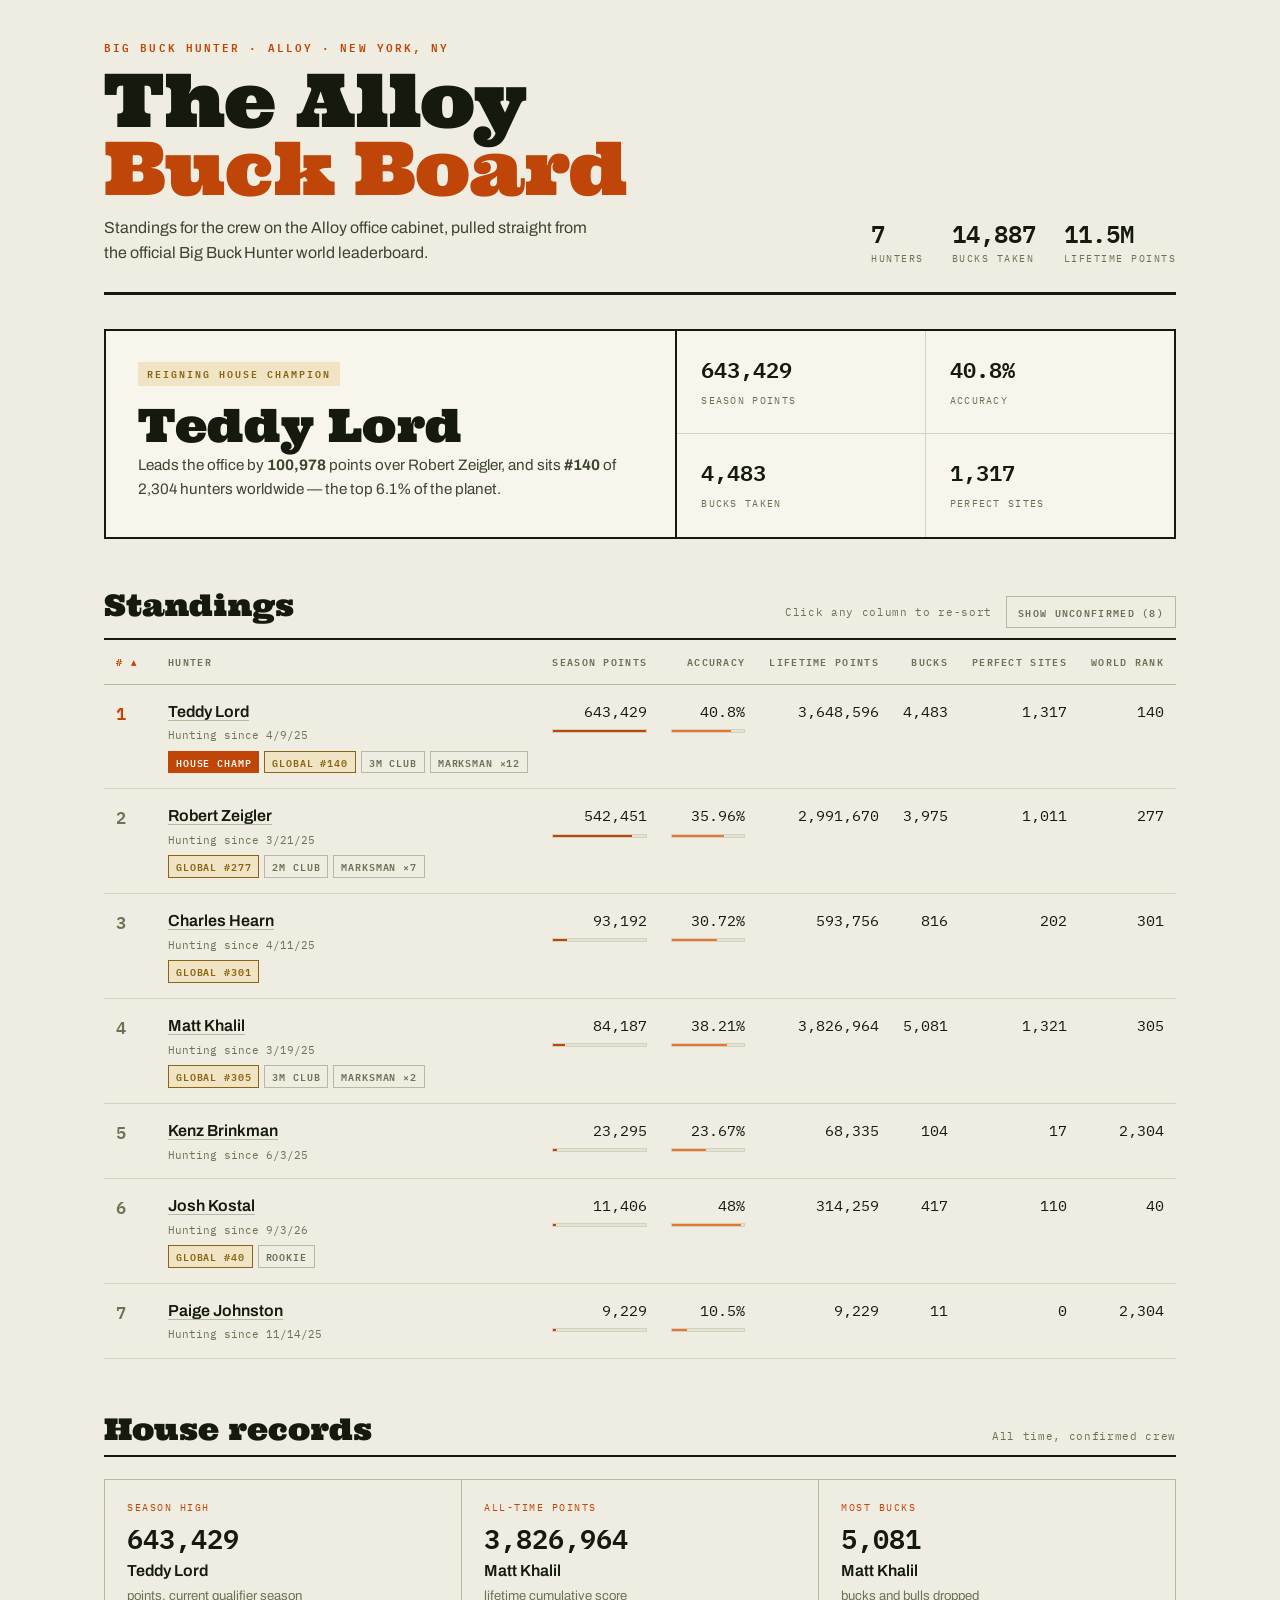
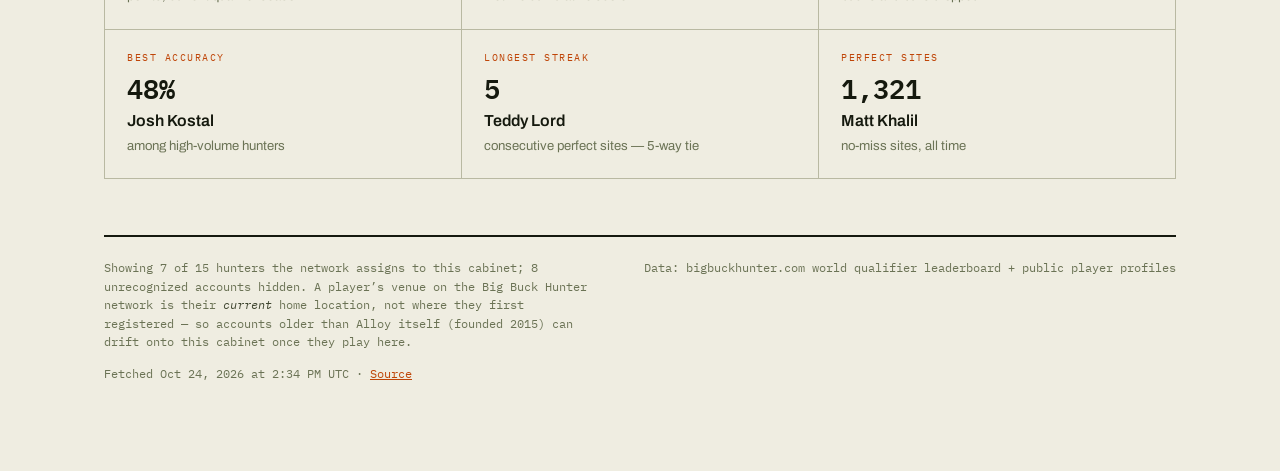
==== public/index.html @ 9f7b4be7 "Daily refresh: 2026-10-24 [skip ci]" ====
<!doctype html>
<html lang="en">
<head>
<meta charset="utf-8">
<meta name="robots" content="noindex, nofollow">
<script>
// Read the mode before anything paints: ?tv for the wall display, &all to
// include unconfirmed hunters on it.
(function (p) {
  if (!/(^|[?&])tv(=|&|$)/.test(p)) return;
  document.documentElement.classList.add('tv');
  if (/(^|[?&])all(=|&|$)/.test(p)) document.documentElement.classList.add('tv-all');
})(location.search);
</script>
<title>The Alloy Buck Board</title>
<meta name="viewport" content="width=device-width, initial-scale=1">
<link rel="preconnect" href="https://fonts.googleapis.com">
<link rel="preconnect" href="https://fonts.gstatic.com" crossorigin>
<link rel="stylesheet" href="https://fonts.googleapis.com/css2?family=Ultra&family=Archivo:wght@400;500;600&family=IBM+Plex+Mono:wght@400;500;600&display=swap">
<link rel="stylesheet" href="assets/styles.css?v=693faa06">
</head>
<body>
<div class="wrap">
  <header class="marquee">
    <div class="marquee__id">
      <p class="eyebrow">Big Buck Hunter · Alloy · New York, NY</p>
      <h1>The Alloy <em>Buck Board</em></h1>
      <p class="marquee__sub">Standings for the crew on the Alloy office cabinet, pulled straight from the official Big Buck Hunter world leaderboard.</p>
    </div>
    <div class="marquee__stats">
      <div class="mstat"><b data-confirmed="7" data-all="15">7</b><span>Hunters</span></div>
      <div class="mstat"><b data-confirmed="14,887" data-all="19,779">14,887</b><span>Bucks taken</span></div>
      <div class="mstat"><b data-confirmed="11.5M" data-all="15.2M">11.5M</b><span>Lifetime points</span></div>
    </div>
  </header>

  <section class="champ">
    <div class="champ__main">
      <span class="champ__crown">Reigning house champion</span>
      <p class="champ__name">Teddy Lord</p>
      <p class="champ__line">Leads the office by <strong>100,978</strong> points over Robert Zeigler, and sits <strong>#140</strong> of 2,304 hunters worldwide — the top 6.1% of the planet.</p>
    </div>
    <div class="champ__grid">
      <div class="cg"><b>643,429</b><span>Season points</span></div>
      <div class="cg"><b>40.8%</b><span>Accuracy</span></div>
      <div class="cg"><b>4,483</b><span>Bucks taken</span></div>
      <div class="cg"><b>1,317</b><span>Perfect sites</span></div>
    </div>
  </section>

  <div class="sec-head">
    <h2>Standings</h2>
    <span class="sec-actions">
      <span class="sec-note">Click any column to re-sort</span>
      <button type="button" id="toggle-unconfirmed" class="toggle" aria-pressed="false">Show unconfirmed (8)</button>
    </span>
  </div>
  <div class="tablewrap">
    <table id="board">
      <thead>
        <tr>
          <th data-key="rank" data-dir="asc" aria-sort="ascending">#</th>
          <th data-key="name" data-dir="asc">Hunter</th>
          <th data-key="season" data-dir="desc">Season points</th>
          <th data-key="acc" data-dir="desc">Accuracy</th>
          <th data-key="life" data-dir="desc">Lifetime points</th>
          <th data-key="bucks" data-dir="desc">Bucks</th>
          <th data-key="perfect" data-dir="desc">Perfect sites</th>
          <th data-key="global" data-dir="asc">World rank</th>
        </tr>
      </thead>
      <tbody>
          <tr class="" data-rank-all="1" data-rank-confirmed="1">
            <td class="c-rank"><span class="rank">1</span></td>
            <td class="c-name">
              <a class="pname" href="https://www.bigbuckhunter.com/profile/player/1002404" target="_blank" rel="noopener">Teddy Lord</a>
              <span class="meta">Hunting since 4/9/25</span>
              <span class="pills"><span class="pill pill--champ">House Champ</span><span class="pill pill--gold">Global #140</span><span class="pill pill--plain">3M Club</span><span class="pill pill--plain">Marksman ×12</span></span>
            </td>
            <td class="c-num">
              <span class="num">643,429</span>
              <span class="bar"><i style="width:100.0%"></i></span>
            </td>
            <td class="c-num">
              <span class="num">40.8%</span>
              <span class="bar bar--acc"><i style="width:81.6%"></i></span>
            </td>
            <td class="c-num"><span class="num">3,648,596</span></td>
            <td class="c-num"><span class="num">4,483</span></td>
            <td class="c-num"><span class="num">1,317</span></td>
            <td class="c-num"><span class="num">140</span></td>
          </tr>
          <tr class="" data-rank-all="2" data-rank-confirmed="2">
            <td class="c-rank"><span class="rank">2</span></td>
            <td class="c-name">
              <a class="pname" href="https://www.bigbuckhunter.com/profile/player/1000758" target="_blank" rel="noopener">Robert Zeigler</a>
              <span class="meta">Hunting since 3/21/25</span>
              <span class="pills"><span class="pill pill--gold">Global #277</span><span class="pill pill--plain">2M Club</span><span class="pill pill--plain">Marksman ×7</span></span>
            </td>
            <td class="c-num">
              <span class="num">542,451</span>
              <span class="bar"><i style="width:84.3%"></i></span>
            </td>
            <td class="c-num">
              <span class="num">35.96%</span>
              <span class="bar bar--acc"><i style="width:71.9%"></i></span>
            </td>
            <td class="c-num"><span class="num">2,991,670</span></td>
            <td class="c-num"><span class="num">3,975</span></td>
            <td class="c-num"><span class="num">1,011</span></td>
            <td class="c-num"><span class="num">277</span></td>
          </tr>
          <tr class="unconfirmed" data-rank-all="3" data-rank-confirmed="">
            <td class="c-rank"><span class="rank">—</span></td>
            <td class="c-name">
              <a class="pname" href="https://www.bigbuckhunter.com/profile/player/1024019" target="_blank" rel="noopener">Tom Csm</a>
              <span class="meta">Hunting since 1/27/26</span>
              <span class="pills"><span class="pill pill--plain">Rookie</span><span class="pill pill--note">Unconfirmed</span></span>
            </td>
            <td class="c-num">
              <span class="num">106,825</span>
              <span class="bar"><i style="width:16.6%"></i></span>
            </td>
            <td class="c-num">
              <span class="num">23.21%</span>
              <span class="bar bar--acc"><i style="width:46.4%"></i></span>
            </td>
            <td class="c-num"><span class="num">108,759</span></td>
            <td class="c-num"><span class="num">159</span></td>
            <td class="c-num"><span class="num">23</span></td>
            <td class="c-num"><span class="num">2,304</span></td>
          </tr>
          <tr class="" data-rank-all="4" data-rank-confirmed="3">
            <td class="c-rank"><span class="rank">3</span></td>
            <td class="c-name">
              <a class="pname" href="https://www.bigbuckhunter.com/profile/player/1002516" target="_blank" rel="noopener">Charles Hearn</a>
              <span class="meta">Hunting since 4/11/25</span>
              <span class="pills"><span class="pill pill--gold">Global #301</span></span>
            </td>
            <td class="c-num">
              <span class="num">93,192</span>
              <span class="bar"><i style="width:14.5%"></i></span>
            </td>
            <td class="c-num">
              <span class="num">30.72%</span>
              <span class="bar bar--acc"><i style="width:61.4%"></i></span>
            </td>
            <td class="c-num"><span class="num">593,756</span></td>
            <td class="c-num"><span class="num">816</span></td>
            <td class="c-num"><span class="num">202</span></td>
            <td class="c-num"><span class="num">301</span></td>
          </tr>
          <tr class="" data-rank-all="5" data-rank-confirmed="4">
            <td class="c-rank"><span class="rank">4</span></td>
            <td class="c-name">
              <a class="pname" href="https://www.bigbuckhunter.com/profile/player/1000627" target="_blank" rel="noopener">Matt Khalil</a>
              <span class="meta">Hunting since 3/19/25</span>
              <span class="pills"><span class="pill pill--gold">Global #305</span><span class="pill pill--plain">3M Club</span><span class="pill pill--plain">Marksman ×2</span></span>
            </td>
            <td class="c-num">
              <span class="num">84,187</span>
              <span class="bar"><i style="width:13.1%"></i></span>
            </td>
            <td class="c-num">
              <span class="num">38.21%</span>
              <span class="bar bar--acc"><i style="width:76.4%"></i></span>
            </td>
            <td class="c-num"><span class="num">3,826,964</span></td>
            <td class="c-num"><span class="num">5,081</span></td>
            <td class="c-num"><span class="num">1,321</span></td>
            <td class="c-num"><span class="num">305</span></td>
          </tr>
          <tr class="unconfirmed" data-rank-all="6" data-rank-confirmed="">
            <td class="c-rank"><span class="rank">—</span></td>
            <td class="c-name">
              <a class="pname" href="https://www.bigbuckhunter.com/profile/player/1009901" target="_blank" rel="noopener">Harley Lewis</a>
              <span class="meta">Hunting since 7/15/25</span>
              <span class="pills"><span class="pill pill--note">Unconfirmed</span></span>
            </td>
            <td class="c-num">
              <span class="num">36,524</span>
              <span class="bar"><i style="width:5.7%"></i></span>
            </td>
            <td class="c-num">
              <span class="num">40.75%</span>
              <span class="bar bar--acc"><i style="width:81.5%"></i></span>
            </td>
            <td class="c-num"><span class="num">745,297</span></td>
            <td class="c-num"><span class="num">996</span></td>
            <td class="c-num"><span class="num">226</span></td>
            <td class="c-num"><span class="num">2,304</span></td>
          </tr>
          <tr class="" data-rank-all="7" data-rank-confirmed="5">
            <td class="c-rank"><span class="rank">5</span></td>
            <td class="c-name">
              <a class="pname" href="https://www.bigbuckhunter.com/profile/player/1006483" target="_blank" rel="noopener">Kenz Brinkman</a>
              <span class="meta">Hunting since 6/3/25</span>
              
            </td>
            <td class="c-num">
              <span class="num">23,295</span>
              <span class="bar"><i style="width:3.6%"></i></span>
            </td>
            <td class="c-num">
              <span class="num">23.67%</span>
              <span class="bar bar--acc"><i style="width:47.3%"></i></span>
            </td>
            <td class="c-num"><span class="num">68,335</span></td>
            <td class="c-num"><span class="num">104</span></td>
            <td class="c-num"><span class="num">17</span></td>
            <td class="c-num"><span class="num">2,304</span></td>
          </tr>
          <tr class="unconfirmed" data-rank-all="8" data-rank-confirmed="">
            <td class="c-rank"><span class="rank">—</span></td>
            <td class="c-name">
              <a class="pname" href="https://www.bigbuckhunter.com/profile/player/1019047" target="_blank" rel="noopener">J Q</a>
              <span class="meta">Hunting since 11/8/25</span>
              <span class="pills"><span class="pill pill--note">Unconfirmed</span></span>
            </td>
            <td class="c-num">
              <span class="num">18,058</span>
              <span class="bar"><i style="width:2.8%"></i></span>
            </td>
            <td class="c-num">
              <span class="num">25%</span>
              <span class="bar bar--acc"><i style="width:50.0%"></i></span>
            </td>
            <td class="c-num"><span class="num">18,058</span></td>
            <td class="c-num"><span class="num">27</span></td>
            <td class="c-num"><span class="num">4</span></td>
            <td class="c-num"><span class="num">2,304</span></td>
          </tr>
          <tr class="" data-rank-all="9" data-rank-confirmed="6">
            <td class="c-rank"><span class="rank">6</span></td>
            <td class="c-name">
              <a class="pname" href="https://www.bigbuckhunter.com/profile/player/1037633" target="_blank" rel="noopener">Josh Kostal</a>
              <span class="meta">Hunting since 9/3/26</span>
              <span class="pills"><span class="pill pill--gold">Global #40</span><span class="pill pill--plain">Rookie</span></span>
            </td>
            <td class="c-num">
              <span class="num">11,406</span>
              <span class="bar"><i style="width:2.5%"></i></span>
            </td>
            <td class="c-num">
              <span class="num">48%</span>
              <span class="bar bar--acc"><i style="width:96.0%"></i></span>
            </td>
            <td class="c-num"><span class="num">314,259</span></td>
            <td class="c-num"><span class="num">417</span></td>
            <td class="c-num"><span class="num">110</span></td>
            <td class="c-num"><span class="num">40</span></td>
          </tr>
          <tr class="unconfirmed" data-rank-all="10" data-rank-confirmed="">
            <td class="c-rank"><span class="rank">—</span></td>
            <td class="c-name">
              <a class="pname" href="https://www.bigbuckhunter.com/profile/player/2269" target="_blank" rel="noopener">Black Tiger</a>
              <span class="meta">Hunting since 2/4/06</span>
              <span class="pills"><span class="pill pill--note">Legacy account · 2006</span><span class="pill pill--note">Unconfirmed</span></span>
            </td>
            <td class="c-num">
              <span class="num">10,360</span>
              <span class="bar"><i style="width:2.5%"></i></span>
            </td>
            <td class="c-num">
              <span class="num">18.5%</span>
              <span class="bar bar--acc"><i style="width:37.0%"></i></span>
            </td>
            <td class="c-num"><span class="num">324,317</span></td>
            <td class="c-num"><span class="num">414</span></td>
            <td class="c-num"><span class="num">41</span></td>
            <td class="c-num"><span class="num">2,304</span></td>
          </tr>
          <tr class="unconfirmed" data-rank-all="11" data-rank-confirmed="">
            <td class="c-rank"><span class="rank">—</span></td>
            <td class="c-name">
              <a class="pname" href="https://www.bigbuckhunter.com/profile/player/1376" target="_blank" rel="noopener">IZ IZ</a>
              <span class="meta">Hunting since 1/1/06</span>
              <span class="pills"><span class="pill pill--plain">1M Club</span><span class="pill pill--plain">Marksman ×1</span><span class="pill pill--note">Legacy account · 2006</span><span class="pill pill--note">Unconfirmed</span></span>
            </td>
            <td class="c-num">
              <span class="num">9,291</span>
              <span class="bar"><i style="width:2.5%"></i></span>
            </td>
            <td class="c-num">
              <span class="num">17.5%</span>
              <span class="bar bar--acc"><i style="width:35.0%"></i></span>
            </td>
            <td class="c-num"><span class="num">1,140,396</span></td>
            <td class="c-num"><span class="num">1,482</span></td>
            <td class="c-num"><span class="num">157</span></td>
            <td class="c-num"><span class="num">2,304</span></td>
          </tr>
          <tr class="" data-rank-all="12" data-rank-confirmed="7">
            <td class="c-rank"><span class="rank">7</span></td>
            <td class="c-name">
              <a class="pname" href="https://www.bigbuckhunter.com/profile/player/1019349" target="_blank" rel="noopener">Paige Johnston</a>
              <span class="meta">Hunting since 11/14/25</span>
              
            </td>
            <td class="c-num">
              <span class="num">9,229</span>
              <span class="bar"><i style="width:2.5%"></i></span>
            </td>
            <td class="c-num">
              <span class="num">10.5%</span>
              <span class="bar bar--acc"><i style="width:21.0%"></i></span>
            </td>
            <td class="c-num"><span class="num">9,229</span></td>
            <td class="c-num"><span class="num">11</span></td>
            <td class="c-num"><span class="num">0</span></td>
            <td class="c-num"><span class="num">2,304</span></td>
          </tr>
          <tr class="unconfirmed" data-rank-all="13" data-rank-confirmed="">
            <td class="c-rank"><span class="rank">—</span></td>
            <td class="c-name">
              <a class="pname" href="https://www.bigbuckhunter.com/profile/player/1997" target="_blank" rel="noopener">ELDON HANSEN</a>
              <span class="meta">Hunting since 9/27/07</span>
              <span class="pills"><span class="pill pill--plain">1M Club</span><span class="pill pill--plain">Marksman ×1</span><span class="pill pill--note">Legacy account · 2007</span><span class="pill pill--note">Unconfirmed</span></span>
            </td>
            <td class="c-num">
              <span class="num">7,843</span>
              <span class="bar"><i style="width:2.5%"></i></span>
            </td>
            <td class="c-num">
              <span class="num">35%</span>
              <span class="bar bar--acc"><i style="width:70.0%"></i></span>
            </td>
            <td class="c-num"><span class="num">1,158,344</span></td>
            <td class="c-num"><span class="num">1,520</span></td>
            <td class="c-num"><span class="num">204</span></td>
            <td class="c-num"><span class="num">2,150</span></td>
          </tr>
          <tr class="unconfirmed" data-rank-all="14" data-rank-confirmed="">
            <td class="c-rank"><span class="rank">—</span></td>
            <td class="c-name">
              <a class="pname" href="https://www.bigbuckhunter.com/profile/player/1037634" target="_blank" rel="noopener">Irwun Po</a>
              <span class="meta">Hunting since 9/3/26</span>
              <span class="pills"><span class="pill pill--gold">Global #75</span><span class="pill pill--plain">Rookie</span><span class="pill pill--note">Unconfirmed</span></span>
            </td>
            <td class="c-num">
              <span class="num">7,428</span>
              <span class="bar"><i style="width:2.5%"></i></span>
            </td>
            <td class="c-num">
              <span class="num">25%</span>
              <span class="bar bar--acc"><i style="width:50.0%"></i></span>
            </td>
            <td class="c-num"><span class="num">196,245</span></td>
            <td class="c-num"><span class="num">284</span></td>
            <td class="c-num"><span class="num">55</span></td>
            <td class="c-num"><span class="num">75</span></td>
          </tr>
          <tr class="unconfirmed" data-rank-all="15" data-rank-confirmed="">
            <td class="c-rank"><span class="rank">—</span></td>
            <td class="c-name">
              <a class="pname" href="https://www.bigbuckhunter.com/profile/player/1029663" target="_blank" rel="noopener">Pidge Jownston</a>
              <span class="meta">Hunting since 5/1/26</span>
              <span class="pills"><span class="pill pill--plain">Rookie</span><span class="pill pill--note">Unconfirmed</span></span>
            </td>
            <td class="c-num">
              <span class="num">6,703</span>
              <span class="bar"><i style="width:2.5%"></i></span>
            </td>
            <td class="c-num">
              <span class="num">18%</span>
              <span class="bar bar--acc"><i style="width:36.0%"></i></span>
            </td>
            <td class="c-num"><span class="num">6,703</span></td>
            <td class="c-num"><span class="num">10</span></td>
            <td class="c-num"><span class="num">2</span></td>
            <td class="c-num"><span class="num">2,304</span></td>
          </tr>
      </tbody>
    </table>
  </div>

  <p class="uc-note">Unconfirmed hunters are accounts the Big Buck Hunter network assigns to this cabinet that nobody here recognized &mdash; visitors, one-offs, or accounts older than the machine. Ranks and totals above include them while this view is on; house records below always reflect the confirmed crew.</p>

  <div class="sec-head sec-head--records">
    <h2>House records</h2>
    <span class="sec-note">All time, confirmed crew</span>
  </div>
  <div class="records">
        <div class="rec">
          <span class="rec__label">Season high</span>
          <span class="rec__value">643,429</span>
          <span class="rec__who">Teddy Lord</span>
          <span class="rec__note">points, current qualifier season</span>
        </div>        <div class="rec">
          <span class="rec__label">All-time points</span>
          <span class="rec__value">3,826,964</span>
          <span class="rec__who">Matt Khalil</span>
          <span class="rec__note">lifetime cumulative score</span>
        </div>        <div class="rec">
          <span class="rec__label">Most bucks</span>
          <span class="rec__value">5,081</span>
          <span class="rec__who">Matt Khalil</span>
          <span class="rec__note">bucks and bulls dropped</span>
        </div>        <div class="rec">
          <span class="rec__label">Best accuracy</span>
          <span class="rec__value">48%</span>
          <span class="rec__who">Josh Kostal</span>
          <span class="rec__note">among high-volume hunters</span>
        </div>        <div class="rec">
          <span class="rec__label">Longest streak</span>
          <span class="rec__value">5</span>
          <span class="rec__who">Teddy Lord</span>
          <span class="rec__note">consecutive perfect sites — 5-way tie</span>
        </div>        <div class="rec">
          <span class="rec__label">Perfect sites</span>
          <span class="rec__value">1,321</span>
          <span class="rec__who">Matt Khalil</span>
          <span class="rec__note">no-miss sites, all time</span>
        </div>
  </div>

  <footer>
    <span class="footnote">Showing 7 of 15 hunters the network assigns to this cabinet; 8 unrecognized accounts hidden. A player&rsquo;s venue on the Big Buck Hunter network is their <em>current</em> home location, not where they first registered &mdash; so accounts older than Alloy itself (founded 2015) can drift onto this cabinet once they play here.</span>
    <span class="src">Data: bigbuckhunter.com world qualifier leaderboard + public player profiles</span>
    <span>Fetched Oct 24, 2026 at 2:34 PM UTC · <a href="https://www.bigbuckhunter.com/world/qualifiers?search=Alloy" target="_blank" rel="noopener">Source</a></span>
  </footer>
</div>
<script src="assets/board.js?v=33f1d360"></script>
</body>
</html>
---- public/assets/styles.css ----
:root {
  --ground:#EFEDE1; --surface:#F7F5EC; --sunk:#E4E2D3;
  --ink:#15190E; --ink-2:#3E452F; --muted:#6B7355;
  --line:#D3D2BF; --line-strong:#B9B9A2;
  --blaze:#BF4508; --blaze-soft:#E9762F; --brass:#8A6415; --brass-bg:#F0E4C4;
}
@media (prefers-color-scheme: dark) {
  :root:not([data-theme="light"]) {
    --ground:#14180F; --surface:#1D2215; --sunk:#0E1109;
    --ink:#EFEBDF; --ink-2:#CFCDB8; --muted:#98A07F;
    --line:#2E3524; --line-strong:#454E36;
    --blaze:#FF6B1A; --blaze-soft:#FF8B4A; --brass:#D9A441; --brass-bg:#332A12;
  }
}
:root[data-theme="dark"] {
  --ground:#14180F; --surface:#1D2215; --sunk:#0E1109;
  --ink:#EFEBDF; --ink-2:#CFCDB8; --muted:#98A07F;
  --line:#2E3524; --line-strong:#454E36;
  --blaze:#FF6B1A; --blaze-soft:#FF8B4A; --brass:#D9A441; --brass-bg:#332A12;
}

* { box-sizing:border-box; }
body {
  margin:0; background:var(--ground); color:var(--ink);
  font-family:"Archivo","Helvetica Neue",Arial,sans-serif;
  font-size:16px; line-height:1.55; -webkit-font-smoothing:antialiased;
}
.wrap { max-width:1120px; margin:0 auto; padding:0 24px 88px; }
a { color:inherit; }
:focus-visible { outline:2px solid var(--blaze); outline-offset:3px; }

/* ---- marquee ---- */
.marquee {
  border-bottom:3px solid var(--ink); padding:38px 0 26px; margin-bottom:34px;
  display:flex; flex-wrap:wrap; align-items:flex-end; gap:20px 32px;
}
.marquee__id { flex:1 1 380px; }
.eyebrow {
  font-family:"IBM Plex Mono",monospace; font-size:11px; font-weight:600;
  letter-spacing:.19em; text-transform:uppercase; color:var(--blaze); margin:0 0 12px;
}
h1 {
  font-family:"Ultra",Georgia,serif; font-weight:400; margin:0;
  font-size:clamp(2.5rem,7.5vw,4.6rem); line-height:.92; letter-spacing:-.015em;
  text-wrap:balance;
}
h1 em { font-style:normal; color:var(--blaze); }
.marquee__sub { margin:14px 0 0; color:var(--ink-2); max-width:56ch; }
.marquee__stats { display:flex; gap:28px; flex-wrap:wrap; }
.mstat { display:flex; flex-direction:column; }
.mstat b {
  font-family:"IBM Plex Mono",monospace; font-size:1.5rem; font-weight:600;
  font-variant-numeric:tabular-nums; line-height:1.1;
}
.mstat span {
  font-family:"IBM Plex Mono",monospace; font-size:10px; letter-spacing:.15em;
  text-transform:uppercase; color:var(--muted); margin-top:4px;
}

/* ---- champion ---- */
.champ {
  display:grid; grid-template-columns:minmax(0,1.15fr) minmax(0,1fr); gap:0;
  border:2px solid var(--ink); background:var(--surface); margin-bottom:52px;
}
.champ__main { padding:30px 32px; border-right:2px solid var(--ink); }
.champ__crown {
  font-family:"IBM Plex Mono",monospace; font-size:10px; font-weight:600;
  letter-spacing:.2em; text-transform:uppercase; color:var(--brass);
  display:inline-block; padding:4px 9px; background:var(--brass-bg); margin-bottom:16px;
}
.champ__name {
  font-family:"Ultra",Georgia,serif; font-size:clamp(1.9rem,4.4vw,2.9rem);
  line-height:1; margin:0 0 6px;
}
.champ__line { color:var(--ink-2); margin:0; font-size:.95rem; }
.champ__grid { display:grid; grid-template-columns:repeat(2,1fr); }
.cg { padding:22px 24px; border-bottom:1px solid var(--line); }
.cg:nth-child(odd) { border-right:1px solid var(--line); }
.cg:nth-last-child(-n+2) { border-bottom:0; }
.cg b {
  display:block; font-family:"IBM Plex Mono",monospace; font-size:1.35rem;
  font-weight:600; font-variant-numeric:tabular-nums;
}
.cg span {
  font-family:"IBM Plex Mono",monospace; font-size:10px; letter-spacing:.13em;
  text-transform:uppercase; color:var(--muted);
}

/* ---- sections ---- */
.sec-head {
  display:flex; align-items:baseline; justify-content:space-between;
  gap:16px; flex-wrap:wrap; border-bottom:2px solid var(--ink); padding-bottom:10px; margin-bottom:0;
}
h2 {
  font-family:"Ultra",Georgia,serif; font-weight:400; margin:0;
  font-size:clamp(1.35rem,3vw,1.85rem); line-height:1;
}
.sec-note {
  font-family:"IBM Plex Mono",monospace; font-size:11px; letter-spacing:.06em; color:var(--muted);
}
.sec-actions { display:flex; align-items:center; gap:14px; flex-wrap:wrap; }
.toggle {
  font-family:"IBM Plex Mono",monospace; font-size:10px; font-weight:600;
  letter-spacing:.13em; text-transform:uppercase; padding:6px 11px;
  background:transparent; color:var(--muted); border:1px solid var(--line-strong);
  cursor:pointer; transition:color .12s, border-color .12s, background .12s;
}
.toggle:hover { color:var(--blaze); border-color:var(--blaze); }
.toggle[aria-pressed="true"] {
  background:var(--blaze); border-color:var(--blaze); color:var(--surface);
}
.caveat { color:var(--brass); font-style:italic; }

/* Unconfirmed rows ship in the markup but stay collapsed until asked for. */
tbody tr.unconfirmed { display:none; }
body.show-unconfirmed tbody tr.unconfirmed { display:table-row; }
tr.unconfirmed .pname, tr.unconfirmed .num, tr.unconfirmed .rank { color:var(--muted); }
tr.unconfirmed .bar i { background:var(--line-strong); }
.uc-note {
  display:none; font-size:.86rem; color:var(--muted); max-width:74ch;
  margin:-34px 0 46px; line-height:1.6;
}
body.show-unconfirmed .uc-note { display:block; }

/* ---- table ---- */
.tablewrap { overflow-x:auto; margin-bottom:56px; }
table { width:100%; border-collapse:collapse; min-width:820px; }
thead th {
  font-family:"IBM Plex Mono",monospace; font-size:10px; font-weight:600;
  letter-spacing:.13em; text-transform:uppercase; color:var(--muted);
  text-align:right; padding:14px 12px; border-bottom:1px solid var(--line-strong);
  white-space:nowrap; cursor:pointer; user-select:none;
}
thead th:first-child, thead th:nth-child(2) { text-align:left; }
thead th:hover { color:var(--blaze); }
thead th[aria-sort]:not([aria-sort="none"]) { color:var(--blaze); }
thead th[aria-sort="descending"]::after { content:" ▾"; }
thead th[aria-sort="ascending"]::after { content:" ▴"; }
tbody tr { border-bottom:1px solid var(--line); }
tbody tr:hover { background:var(--sunk); }
tbody td { padding:15px 12px; vertical-align:top; }
.c-rank { width:52px; }
.rank {
  font-family:"IBM Plex Mono",monospace; font-size:1.05rem; font-weight:600;
  font-variant-numeric:tabular-nums; color:var(--muted);
}
tbody tr:first-child .rank { color:var(--blaze); }
.c-name { min-width:230px; }
.pname { font-weight:600; text-decoration:none; border-bottom:1px solid var(--line-strong); }
.pname:hover { color:var(--blaze); border-color:var(--blaze); }
.meta {
  display:block; font-family:"IBM Plex Mono",monospace; font-size:10.5px;
  color:var(--muted); margin-top:3px;
}
.pills { display:flex; flex-wrap:wrap; gap:5px; margin-top:7px; }
.pill {
  font-family:"IBM Plex Mono",monospace; font-size:9.5px; font-weight:600;
  letter-spacing:.09em; text-transform:uppercase; padding:3px 7px;
  border:1px solid var(--line-strong); color:var(--muted); white-space:nowrap;
}
.pill--champ { background:var(--blaze); border-color:var(--blaze); color:var(--surface); }
.pill--gold { background:var(--brass-bg); border-color:var(--brass); color:var(--brass); }
.pill--note { border-style:dashed; }
.c-num { text-align:right; white-space:nowrap; }
.num {
  font-family:"IBM Plex Mono",monospace; font-size:.94rem;
  font-variant-numeric:tabular-nums; display:block;
}
.bar {
  display:block; height:4px; background:var(--sunk); margin-top:6px;
  min-width:74px; border:1px solid var(--line);
}
.bar i { display:block; height:100%; background:var(--blaze); }
.bar--acc i { background:var(--blaze-soft); }

/* ---- records ---- */
.records {
  display:grid; grid-template-columns:repeat(3,1fr);
  border-top:1px solid var(--line-strong); border-left:1px solid var(--line-strong);
  margin-top:22px;
}
.rec {
  padding:20px 22px 22px; border-right:1px solid var(--line-strong);
  border-bottom:1px solid var(--line-strong); display:flex; flex-direction:column;
}
.rec__label {
  font-family:"IBM Plex Mono",monospace; font-size:10px; letter-spacing:.15em;
  text-transform:uppercase; color:var(--blaze); margin-bottom:10px;
}
.rec__value {
  font-family:"IBM Plex Mono",monospace; font-size:1.7rem; font-weight:600;
  font-variant-numeric:tabular-nums; line-height:1;
}
.rec__who { font-weight:600; margin-top:7px; }
.rec__note { font-size:.82rem; color:var(--muted); margin-top:2px; }

footer {
  margin-top:56px; padding-top:22px; border-top:2px solid var(--ink);
  font-family:"IBM Plex Mono",monospace; font-size:11.5px; color:var(--muted);
  display:flex; flex-wrap:wrap; gap:8px 24px; justify-content:space-between;
}
footer a { color:var(--blaze); }
.footnote { flex:1 1 100%; max-width:70ch; line-height:1.6; margin-bottom:6px; }
.footnote em { color:var(--ink-2); font-style:italic; }

/* ---- TV mode: ?tv --------------------------------------------------------
   One screen, no scrolling, no pointer. Type scales off viewport height so the
   same board reads correctly on a 1080p panel and a 4K one. */
html.tv, html.tv body { height:100%; overflow:hidden; cursor:none; }
html.tv body { font-size:clamp(13px,1.75vh,40px); }
html.tv .wrap {
  max-width:none; height:100vh; padding:3.2vh 2.6vw;   /* room for TV overscan */
  display:flex; flex-direction:column; gap:0;
}
html.tv .marquee { padding:0 0 1.6vh; margin-bottom:2vh; flex:0 0 auto; }
html.tv h1 { font-size:clamp(26px,6.6vh,132px); }
html.tv .eyebrow { font-size:clamp(9px,1.35vh,29px); margin-bottom:.8vh; }
html.tv .marquee__sub { display:none; }            /* nobody reads a paragraph on a wall */
html.tv .mstat b { font-size:clamp(16px,3.4vh,78px); }
html.tv .mstat span { font-size:clamp(8px,1.2vh,25px); }

html.tv .champ { margin-bottom:2vh; flex:0 0 auto; }
html.tv .champ__main { padding:1.8vh 1.8vw; }
html.tv .champ__name { font-size:clamp(20px,4.6vh,104px); }
html.tv .champ__line { font-size:clamp(11px,1.7vh,38px); }
html.tv .cg { padding:1.2vh 1.4vw; }
html.tv .cg b { font-size:clamp(15px,3vh,66px); }
html.tv .cg span { font-size:clamp(8px,1.2vh,25px); }

html.tv .sec-head { padding-bottom:.8vh; flex:0 0 auto; }
html.tv h2 { font-size:clamp(15px,3vh,64px); }
html.tv .sec-actions { display:none; }             /* no pointer to click with */

/* The table absorbs whatever height is left, so rows spread evenly whether
   there are 7 of them or 15. */
html.tv .tablewrap { flex:1 1 auto; overflow:hidden; margin-bottom:0; }
html.tv table { height:100%; min-width:0; }
html.tv thead th { font-size:clamp(8px,1.2vh,25px); padding:.9vh .7vw; cursor:default; }
html.tv tbody td { padding:.5vh .7vw; }
html.tv .rank { font-size:clamp(14px,2.6vh,58px); }
html.tv .pname { font-size:clamp(13px,2.4vh,55px); border-bottom:0; }
html.tv .num { font-size:clamp(12px,2.2vh,50px); }
html.tv .meta, html.tv .pills { display:none; }    /* detail that won't read at 10 feet */
html.tv .bar { height:.5vh; margin-top:.5vh; min-width:5vw; }
/* Drop the three columns a passer-by won't parse: lifetime, bucks, perfect sites. */
html.tv thead th:nth-child(n+5):nth-child(-n+7),
html.tv tbody td:nth-child(n+5):nth-child(-n+7) { display:none; }

html.tv .uc-note, html.tv .records, html.tv .footnote { display:none; }
html.tv .sec-head--records { display:none; }
html.tv footer {
  margin-top:1.4vh; padding-top:1vh; flex:0 0 auto;
  font-size:clamp(8px,1.2vh,24px); justify-content:flex-end;
}
html.tv .src { display:none; }
html.tv.tv-all tbody tr.unconfirmed { display:table-row; }
/* Twice the rows have to fit the same screen: the champion panel gives way to
   the roster, and the rows tighten. */
html.tv.tv-all .champ { display:none; }
html.tv.tv-all .rank { font-size:clamp(12px,2.2vh,48px); }
html.tv.tv-all .pname { font-size:clamp(11px,2.05vh,46px); }
html.tv.tv-all .num { font-size:clamp(10px,1.9vh,42px); }
html.tv.tv-all tbody td { padding:.35vh .7vw; }
html.tv.tv-all .bar { height:.4vh; margin-top:.35vh; }

@media (max-width:900px) { .records { grid-template-columns:repeat(2,1fr); } }
@media (max-width:760px) {
  .records { grid-template-columns:1fr; }
  .champ { grid-template-columns:1fr; }
  .champ__main { border-right:0; border-bottom:2px solid var(--ink); }
}
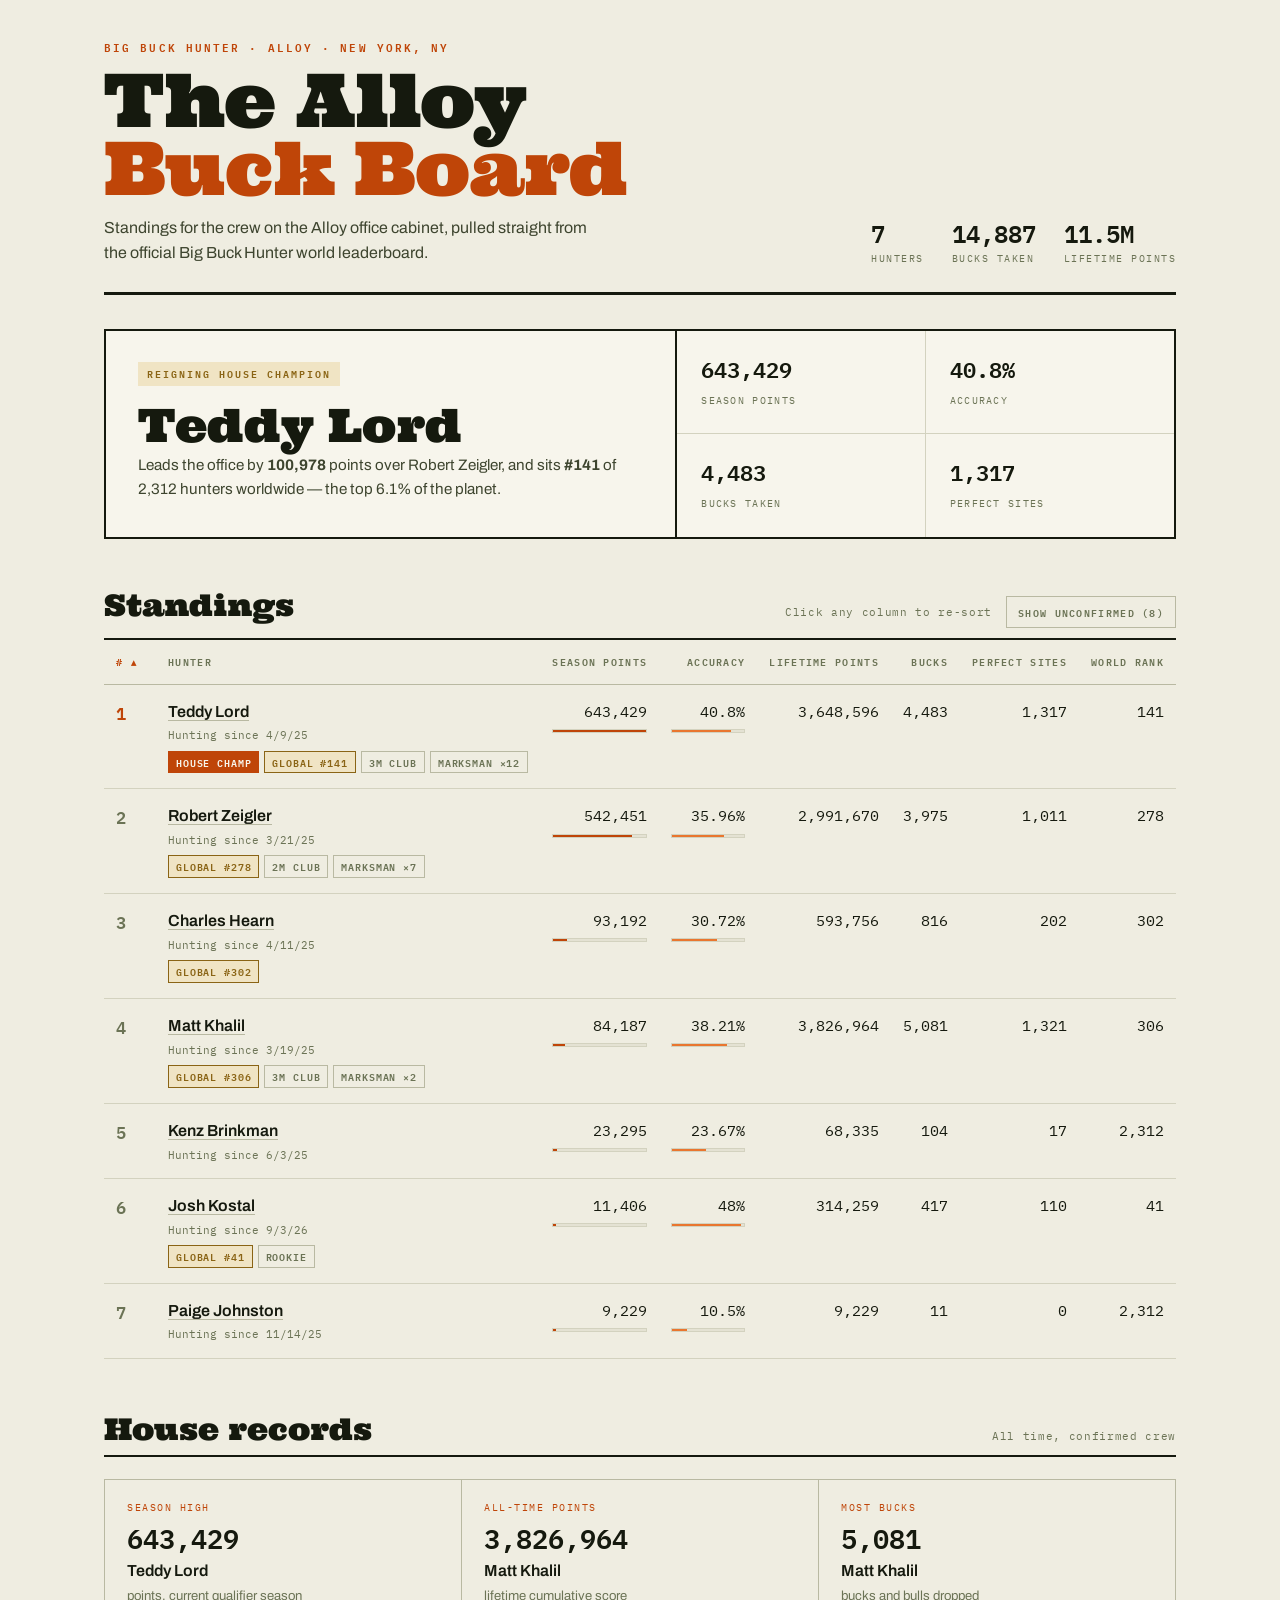
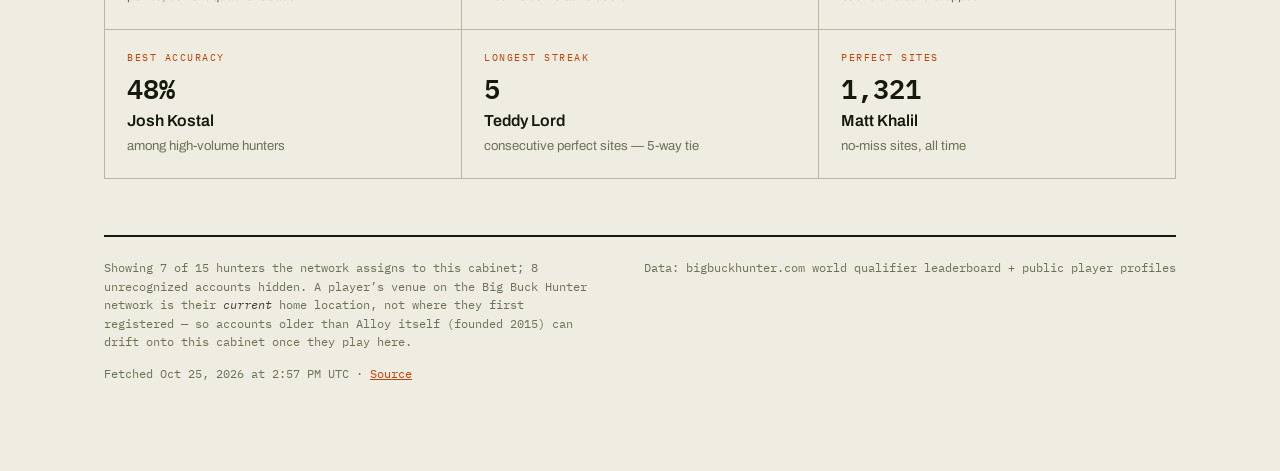
==== commit d179d5a4: "Daily refresh: 2026-10-25 [skip ci]" ====
--- a/public/index.html
+++ b/public/index.html
@@ -38,7 +38,7 @@
     <div class="champ__main">
       <span class="champ__crown">Reigning house champion</span>
       <p class="champ__name">Teddy Lord</p>
-      <p class="champ__line">Leads the office by <strong>100,978</strong> points over Robert Zeigler, and sits <strong>#140</strong> of 2,304 hunters worldwide — the top 6.1% of the planet.</p>
+      <p class="champ__line">Leads the office by <strong>100,978</strong> points over Robert Zeigler, and sits <strong>#141</strong> of 2,312 hunters worldwide — the top 6.1% of the planet.</p>
     </div>
     <div class="champ__grid">
       <div class="cg"><b>643,429</b><span>Season points</span></div>
@@ -75,7 +75,7 @@
             <td class="c-name">
               <a class="pname" href="https://www.bigbuckhunter.com/profile/player/1002404" target="_blank" rel="noopener">Teddy Lord</a>
               <span class="meta">Hunting since 4/9/25</span>
-              <span class="pills"><span class="pill pill--champ">House Champ</span><span class="pill pill--gold">Global #140</span><span class="pill pill--plain">3M Club</span><span class="pill pill--plain">Marksman ×12</span></span>
+              <span class="pills"><span class="pill pill--champ">House Champ</span><span class="pill pill--gold">Global #141</span><span class="pill pill--plain">3M Club</span><span class="pill pill--plain">Marksman ×12</span></span>
             </td>
             <td class="c-num">
               <span class="num">643,429</span>
@@ -88,14 +88,14 @@
             <td class="c-num"><span class="num">3,648,596</span></td>
             <td class="c-num"><span class="num">4,483</span></td>
             <td class="c-num"><span class="num">1,317</span></td>
-            <td class="c-num"><span class="num">140</span></td>
+            <td class="c-num"><span class="num">141</span></td>
           </tr>
           <tr class="" data-rank-all="2" data-rank-confirmed="2">
             <td class="c-rank"><span class="rank">2</span></td>
             <td class="c-name">
               <a class="pname" href="https://www.bigbuckhunter.com/profile/player/1000758" target="_blank" rel="noopener">Robert Zeigler</a>
               <span class="meta">Hunting since 3/21/25</span>
-              <span class="pills"><span class="pill pill--gold">Global #277</span><span class="pill pill--plain">2M Club</span><span class="pill pill--plain">Marksman ×7</span></span>
+              <span class="pills"><span class="pill pill--gold">Global #278</span><span class="pill pill--plain">2M Club</span><span class="pill pill--plain">Marksman ×7</span></span>
             </td>
             <td class="c-num">
               <span class="num">542,451</span>
@@ -108,7 +108,7 @@
             <td class="c-num"><span class="num">2,991,670</span></td>
             <td class="c-num"><span class="num">3,975</span></td>
             <td class="c-num"><span class="num">1,011</span></td>
-            <td class="c-num"><span class="num">277</span></td>
+            <td class="c-num"><span class="num">278</span></td>
           </tr>
           <tr class="unconfirmed" data-rank-all="3" data-rank-confirmed="">
             <td class="c-rank"><span class="rank">—</span></td>
@@ -128,14 +128,14 @@
             <td class="c-num"><span class="num">108,759</span></td>
             <td class="c-num"><span class="num">159</span></td>
             <td class="c-num"><span class="num">23</span></td>
-            <td class="c-num"><span class="num">2,304</span></td>
+            <td class="c-num"><span class="num">2,312</span></td>
           </tr>
           <tr class="" data-rank-all="4" data-rank-confirmed="3">
             <td class="c-rank"><span class="rank">3</span></td>
             <td class="c-name">
               <a class="pname" href="https://www.bigbuckhunter.com/profile/player/1002516" target="_blank" rel="noopener">Charles Hearn</a>
               <span class="meta">Hunting since 4/11/25</span>
-              <span class="pills"><span class="pill pill--gold">Global #301</span></span>
+              <span class="pills"><span class="pill pill--gold">Global #302</span></span>
             </td>
             <td class="c-num">
               <span class="num">93,192</span>
@@ -148,14 +148,14 @@
             <td class="c-num"><span class="num">593,756</span></td>
             <td class="c-num"><span class="num">816</span></td>
             <td class="c-num"><span class="num">202</span></td>
-            <td class="c-num"><span class="num">301</span></td>
+            <td class="c-num"><span class="num">302</span></td>
           </tr>
           <tr class="" data-rank-all="5" data-rank-confirmed="4">
             <td class="c-rank"><span class="rank">4</span></td>
             <td class="c-name">
               <a class="pname" href="https://www.bigbuckhunter.com/profile/player/1000627" target="_blank" rel="noopener">Matt Khalil</a>
               <span class="meta">Hunting since 3/19/25</span>
-              <span class="pills"><span class="pill pill--gold">Global #305</span><span class="pill pill--plain">3M Club</span><span class="pill pill--plain">Marksman ×2</span></span>
+              <span class="pills"><span class="pill pill--gold">Global #306</span><span class="pill pill--plain">3M Club</span><span class="pill pill--plain">Marksman ×2</span></span>
             </td>
             <td class="c-num">
               <span class="num">84,187</span>
@@ -168,7 +168,7 @@
             <td class="c-num"><span class="num">3,826,964</span></td>
             <td class="c-num"><span class="num">5,081</span></td>
             <td class="c-num"><span class="num">1,321</span></td>
-            <td class="c-num"><span class="num">305</span></td>
+            <td class="c-num"><span class="num">306</span></td>
           </tr>
           <tr class="unconfirmed" data-rank-all="6" data-rank-confirmed="">
             <td class="c-rank"><span class="rank">—</span></td>
@@ -188,7 +188,7 @@
             <td class="c-num"><span class="num">745,297</span></td>
             <td class="c-num"><span class="num">996</span></td>
             <td class="c-num"><span class="num">226</span></td>
-            <td class="c-num"><span class="num">2,304</span></td>
+            <td class="c-num"><span class="num">2,312</span></td>
           </tr>
           <tr class="" data-rank-all="7" data-rank-confirmed="5">
             <td class="c-rank"><span class="rank">5</span></td>
@@ -208,7 +208,7 @@
             <td class="c-num"><span class="num">68,335</span></td>
             <td class="c-num"><span class="num">104</span></td>
             <td class="c-num"><span class="num">17</span></td>
-            <td class="c-num"><span class="num">2,304</span></td>
+            <td class="c-num"><span class="num">2,312</span></td>
           </tr>
           <tr class="unconfirmed" data-rank-all="8" data-rank-confirmed="">
             <td class="c-rank"><span class="rank">—</span></td>
@@ -228,14 +228,14 @@
             <td class="c-num"><span class="num">18,058</span></td>
             <td class="c-num"><span class="num">27</span></td>
             <td class="c-num"><span class="num">4</span></td>
-            <td class="c-num"><span class="num">2,304</span></td>
+            <td class="c-num"><span class="num">2,312</span></td>
           </tr>
           <tr class="" data-rank-all="9" data-rank-confirmed="6">
             <td class="c-rank"><span class="rank">6</span></td>
             <td class="c-name">
               <a class="pname" href="https://www.bigbuckhunter.com/profile/player/1037633" target="_blank" rel="noopener">Josh Kostal</a>
               <span class="meta">Hunting since 9/3/26</span>
-              <span class="pills"><span class="pill pill--gold">Global #40</span><span class="pill pill--plain">Rookie</span></span>
+              <span class="pills"><span class="pill pill--gold">Global #41</span><span class="pill pill--plain">Rookie</span></span>
             </td>
             <td class="c-num">
               <span class="num">11,406</span>
@@ -248,7 +248,7 @@
             <td class="c-num"><span class="num">314,259</span></td>
             <td class="c-num"><span class="num">417</span></td>
             <td class="c-num"><span class="num">110</span></td>
-            <td class="c-num"><span class="num">40</span></td>
+            <td class="c-num"><span class="num">41</span></td>
           </tr>
           <tr class="unconfirmed" data-rank-all="10" data-rank-confirmed="">
             <td class="c-rank"><span class="rank">—</span></td>
@@ -268,7 +268,7 @@
             <td class="c-num"><span class="num">324,317</span></td>
             <td class="c-num"><span class="num">414</span></td>
             <td class="c-num"><span class="num">41</span></td>
-            <td class="c-num"><span class="num">2,304</span></td>
+            <td class="c-num"><span class="num">2,312</span></td>
           </tr>
           <tr class="unconfirmed" data-rank-all="11" data-rank-confirmed="">
             <td class="c-rank"><span class="rank">—</span></td>
@@ -288,7 +288,7 @@
             <td class="c-num"><span class="num">1,140,396</span></td>
             <td class="c-num"><span class="num">1,482</span></td>
             <td class="c-num"><span class="num">157</span></td>
-            <td class="c-num"><span class="num">2,304</span></td>
+            <td class="c-num"><span class="num">2,312</span></td>
           </tr>
           <tr class="" data-rank-all="12" data-rank-confirmed="7">
             <td class="c-rank"><span class="rank">7</span></td>
@@ -308,7 +308,7 @@
             <td class="c-num"><span class="num">9,229</span></td>
             <td class="c-num"><span class="num">11</span></td>
             <td class="c-num"><span class="num">0</span></td>
-            <td class="c-num"><span class="num">2,304</span></td>
+            <td class="c-num"><span class="num">2,312</span></td>
           </tr>
           <tr class="unconfirmed" data-rank-all="13" data-rank-confirmed="">
             <td class="c-rank"><span class="rank">—</span></td>
@@ -328,14 +328,14 @@
             <td class="c-num"><span class="num">1,158,344</span></td>
             <td class="c-num"><span class="num">1,520</span></td>
             <td class="c-num"><span class="num">204</span></td>
-            <td class="c-num"><span class="num">2,150</span></td>
+            <td class="c-num"><span class="num">2,156</span></td>
           </tr>
           <tr class="unconfirmed" data-rank-all="14" data-rank-confirmed="">
             <td class="c-rank"><span class="rank">—</span></td>
             <td class="c-name">
               <a class="pname" href="https://www.bigbuckhunter.com/profile/player/1037634" target="_blank" rel="noopener">Irwun Po</a>
               <span class="meta">Hunting since 9/3/26</span>
-              <span class="pills"><span class="pill pill--gold">Global #75</span><span class="pill pill--plain">Rookie</span><span class="pill pill--note">Unconfirmed</span></span>
+              <span class="pills"><span class="pill pill--gold">Global #76</span><span class="pill pill--plain">Rookie</span><span class="pill pill--note">Unconfirmed</span></span>
             </td>
             <td class="c-num">
               <span class="num">7,428</span>
@@ -348,7 +348,7 @@
             <td class="c-num"><span class="num">196,245</span></td>
             <td class="c-num"><span class="num">284</span></td>
             <td class="c-num"><span class="num">55</span></td>
-            <td class="c-num"><span class="num">75</span></td>
+            <td class="c-num"><span class="num">76</span></td>
           </tr>
           <tr class="unconfirmed" data-rank-all="15" data-rank-confirmed="">
             <td class="c-rank"><span class="rank">—</span></td>
@@ -368,7 +368,7 @@
             <td class="c-num"><span class="num">6,703</span></td>
             <td class="c-num"><span class="num">10</span></td>
             <td class="c-num"><span class="num">2</span></td>
-            <td class="c-num"><span class="num">2,304</span></td>
+            <td class="c-num"><span class="num">2,312</span></td>
           </tr>
       </tbody>
     </table>
@@ -417,7 +417,7 @@
   <footer>
     <span class="footnote">Showing 7 of 15 hunters the network assigns to this cabinet; 8 unrecognized accounts hidden. A player&rsquo;s venue on the Big Buck Hunter network is their <em>current</em> home location, not where they first registered &mdash; so accounts older than Alloy itself (founded 2015) can drift onto this cabinet once they play here.</span>
     <span class="src">Data: bigbuckhunter.com world qualifier leaderboard + public player profiles</span>
-    <span>Fetched Oct 24, 2026 at 2:34 PM UTC · <a href="https://www.bigbuckhunter.com/world/qualifiers?search=Alloy" target="_blank" rel="noopener">Source</a></span>
+    <span>Fetched Oct 25, 2026 at 2:57 PM UTC · <a href="https://www.bigbuckhunter.com/world/qualifiers?search=Alloy" target="_blank" rel="noopener">Source</a></span>
   </footer>
 </div>
 <script src="assets/board.js?v=33f1d360"></script>
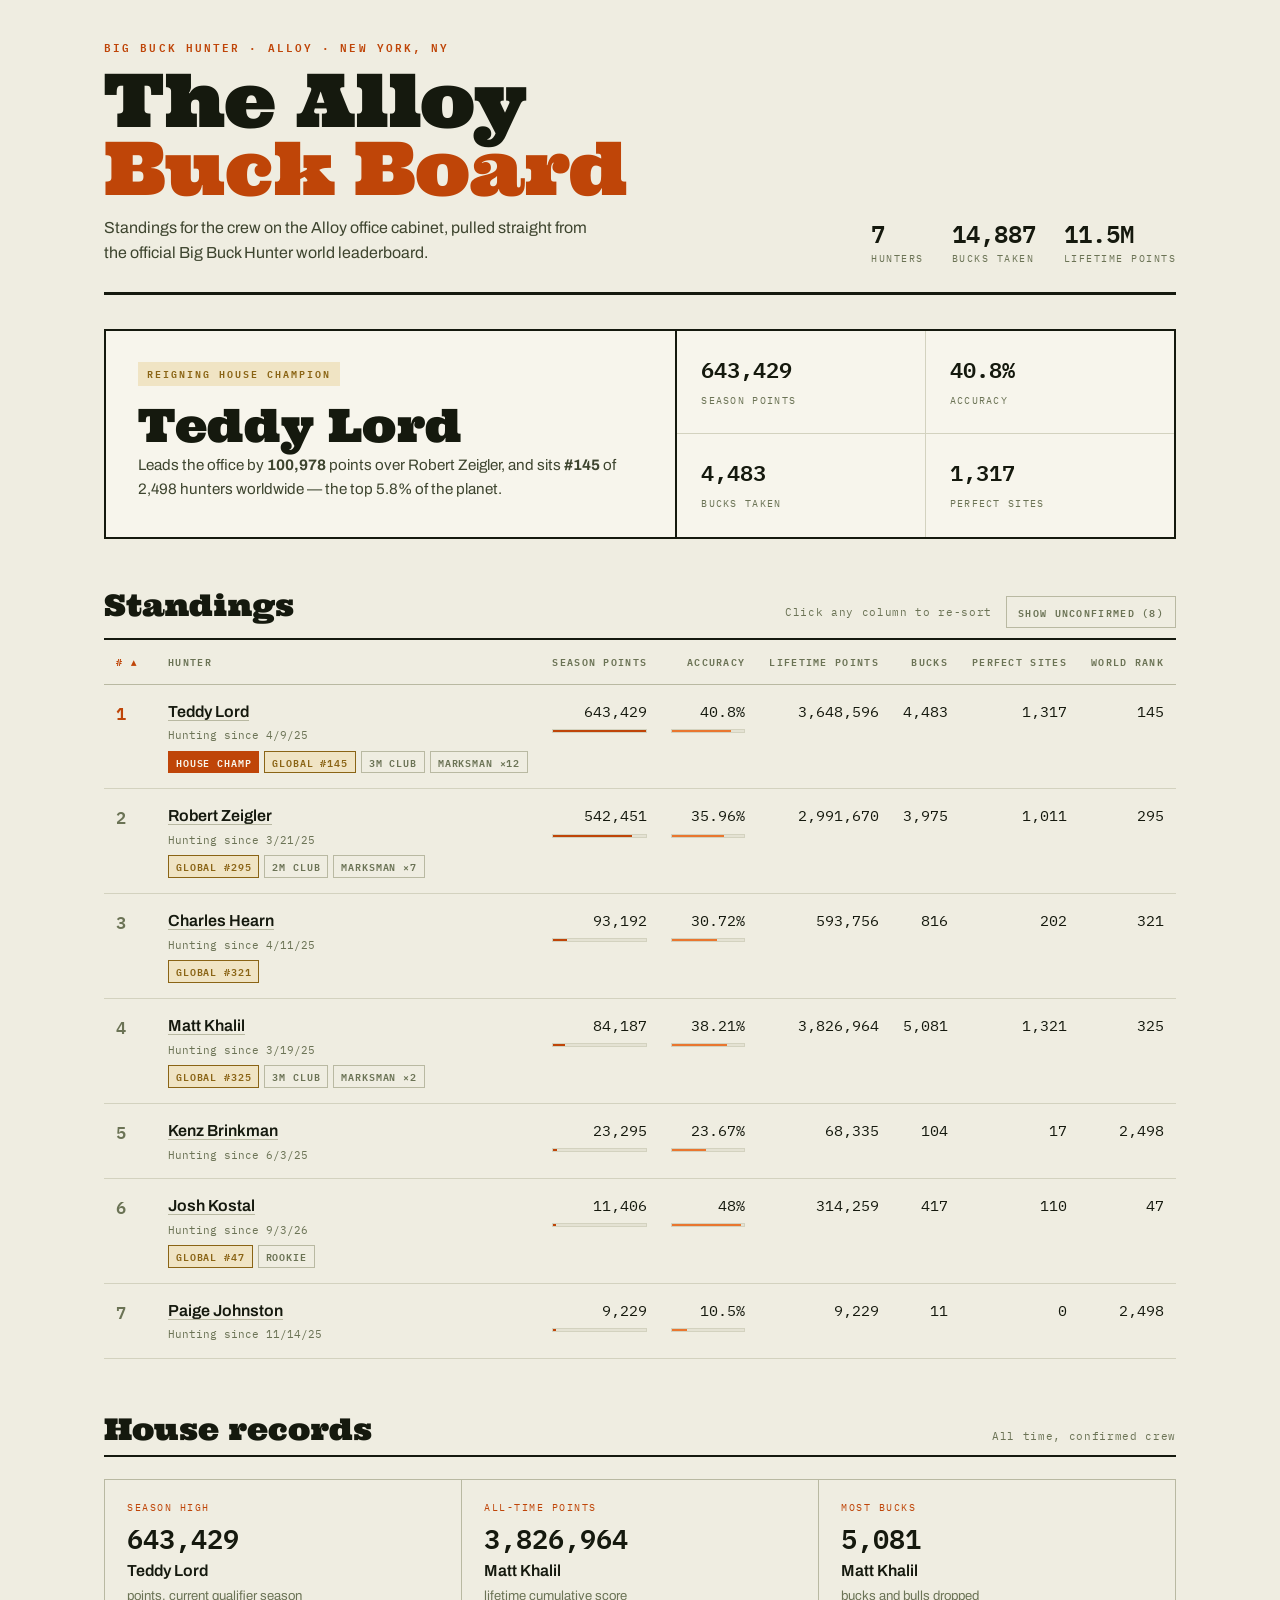
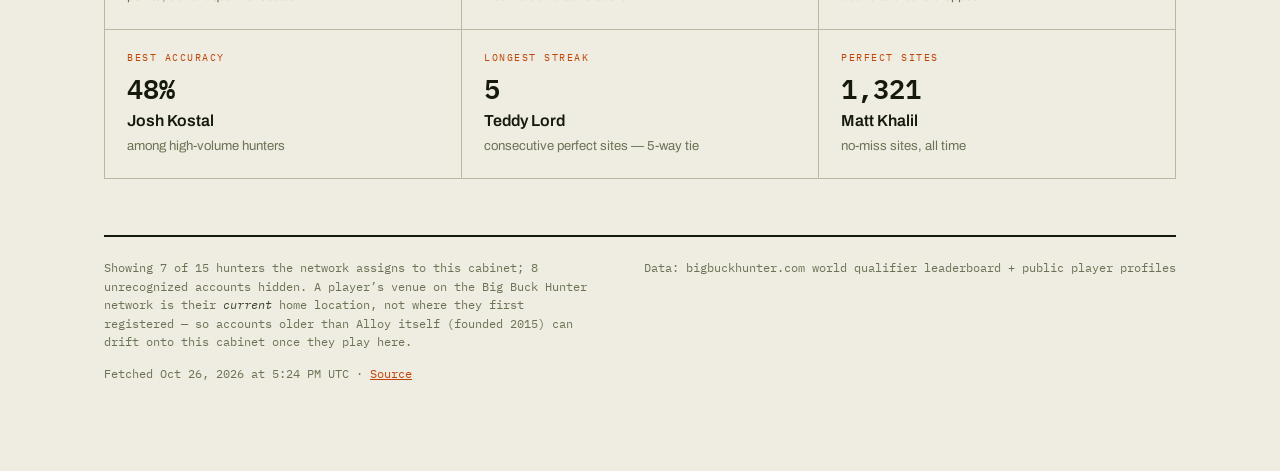
==== commit 7527a2e0: "Daily refresh: 2026-10-26 [skip ci]" ====
--- a/public/index.html
+++ b/public/index.html
@@ -38,7 +38,7 @@
     <div class="champ__main">
       <span class="champ__crown">Reigning house champion</span>
       <p class="champ__name">Teddy Lord</p>
-      <p class="champ__line">Leads the office by <strong>100,978</strong> points over Robert Zeigler, and sits <strong>#141</strong> of 2,312 hunters worldwide — the top 6.1% of the planet.</p>
+      <p class="champ__line">Leads the office by <strong>100,978</strong> points over Robert Zeigler, and sits <strong>#145</strong> of 2,498 hunters worldwide — the top 5.8% of the planet.</p>
     </div>
     <div class="champ__grid">
       <div class="cg"><b>643,429</b><span>Season points</span></div>
@@ -75,7 +75,7 @@
             <td class="c-name">
               <a class="pname" href="https://www.bigbuckhunter.com/profile/player/1002404" target="_blank" rel="noopener">Teddy Lord</a>
               <span class="meta">Hunting since 4/9/25</span>
-              <span class="pills"><span class="pill pill--champ">House Champ</span><span class="pill pill--gold">Global #141</span><span class="pill pill--plain">3M Club</span><span class="pill pill--plain">Marksman ×12</span></span>
+              <span class="pills"><span class="pill pill--champ">House Champ</span><span class="pill pill--gold">Global #145</span><span class="pill pill--plain">3M Club</span><span class="pill pill--plain">Marksman ×12</span></span>
             </td>
             <td class="c-num">
               <span class="num">643,429</span>
@@ -88,14 +88,14 @@
             <td class="c-num"><span class="num">3,648,596</span></td>
             <td class="c-num"><span class="num">4,483</span></td>
             <td class="c-num"><span class="num">1,317</span></td>
-            <td class="c-num"><span class="num">141</span></td>
+            <td class="c-num"><span class="num">145</span></td>
           </tr>
           <tr class="" data-rank-all="2" data-rank-confirmed="2">
             <td class="c-rank"><span class="rank">2</span></td>
             <td class="c-name">
               <a class="pname" href="https://www.bigbuckhunter.com/profile/player/1000758" target="_blank" rel="noopener">Robert Zeigler</a>
               <span class="meta">Hunting since 3/21/25</span>
-              <span class="pills"><span class="pill pill--gold">Global #278</span><span class="pill pill--plain">2M Club</span><span class="pill pill--plain">Marksman ×7</span></span>
+              <span class="pills"><span class="pill pill--gold">Global #295</span><span class="pill pill--plain">2M Club</span><span class="pill pill--plain">Marksman ×7</span></span>
             </td>
             <td class="c-num">
               <span class="num">542,451</span>
@@ -108,7 +108,7 @@
             <td class="c-num"><span class="num">2,991,670</span></td>
             <td class="c-num"><span class="num">3,975</span></td>
             <td class="c-num"><span class="num">1,011</span></td>
-            <td class="c-num"><span class="num">278</span></td>
+            <td class="c-num"><span class="num">295</span></td>
           </tr>
           <tr class="unconfirmed" data-rank-all="3" data-rank-confirmed="">
             <td class="c-rank"><span class="rank">—</span></td>
@@ -128,14 +128,14 @@
             <td class="c-num"><span class="num">108,759</span></td>
             <td class="c-num"><span class="num">159</span></td>
             <td class="c-num"><span class="num">23</span></td>
-            <td class="c-num"><span class="num">2,312</span></td>
+            <td class="c-num"><span class="num">2,498</span></td>
           </tr>
           <tr class="" data-rank-all="4" data-rank-confirmed="3">
             <td class="c-rank"><span class="rank">3</span></td>
             <td class="c-name">
               <a class="pname" href="https://www.bigbuckhunter.com/profile/player/1002516" target="_blank" rel="noopener">Charles Hearn</a>
               <span class="meta">Hunting since 4/11/25</span>
-              <span class="pills"><span class="pill pill--gold">Global #302</span></span>
+              <span class="pills"><span class="pill pill--gold">Global #321</span></span>
             </td>
             <td class="c-num">
               <span class="num">93,192</span>
@@ -148,14 +148,14 @@
             <td class="c-num"><span class="num">593,756</span></td>
             <td class="c-num"><span class="num">816</span></td>
             <td class="c-num"><span class="num">202</span></td>
-            <td class="c-num"><span class="num">302</span></td>
+            <td class="c-num"><span class="num">321</span></td>
           </tr>
           <tr class="" data-rank-all="5" data-rank-confirmed="4">
             <td class="c-rank"><span class="rank">4</span></td>
             <td class="c-name">
               <a class="pname" href="https://www.bigbuckhunter.com/profile/player/1000627" target="_blank" rel="noopener">Matt Khalil</a>
               <span class="meta">Hunting since 3/19/25</span>
-              <span class="pills"><span class="pill pill--gold">Global #306</span><span class="pill pill--plain">3M Club</span><span class="pill pill--plain">Marksman ×2</span></span>
+              <span class="pills"><span class="pill pill--gold">Global #325</span><span class="pill pill--plain">3M Club</span><span class="pill pill--plain">Marksman ×2</span></span>
             </td>
             <td class="c-num">
               <span class="num">84,187</span>
@@ -168,7 +168,7 @@
             <td class="c-num"><span class="num">3,826,964</span></td>
             <td class="c-num"><span class="num">5,081</span></td>
             <td class="c-num"><span class="num">1,321</span></td>
-            <td class="c-num"><span class="num">306</span></td>
+            <td class="c-num"><span class="num">325</span></td>
           </tr>
           <tr class="unconfirmed" data-rank-all="6" data-rank-confirmed="">
             <td class="c-rank"><span class="rank">—</span></td>
@@ -188,7 +188,7 @@
             <td class="c-num"><span class="num">745,297</span></td>
             <td class="c-num"><span class="num">996</span></td>
             <td class="c-num"><span class="num">226</span></td>
-            <td class="c-num"><span class="num">2,312</span></td>
+            <td class="c-num"><span class="num">2,498</span></td>
           </tr>
           <tr class="" data-rank-all="7" data-rank-confirmed="5">
             <td class="c-rank"><span class="rank">5</span></td>
@@ -208,7 +208,7 @@
             <td class="c-num"><span class="num">68,335</span></td>
             <td class="c-num"><span class="num">104</span></td>
             <td class="c-num"><span class="num">17</span></td>
-            <td class="c-num"><span class="num">2,312</span></td>
+            <td class="c-num"><span class="num">2,498</span></td>
           </tr>
           <tr class="unconfirmed" data-rank-all="8" data-rank-confirmed="">
             <td class="c-rank"><span class="rank">—</span></td>
@@ -228,14 +228,14 @@
             <td class="c-num"><span class="num">18,058</span></td>
             <td class="c-num"><span class="num">27</span></td>
             <td class="c-num"><span class="num">4</span></td>
-            <td class="c-num"><span class="num">2,312</span></td>
+            <td class="c-num"><span class="num">2,498</span></td>
           </tr>
           <tr class="" data-rank-all="9" data-rank-confirmed="6">
             <td class="c-rank"><span class="rank">6</span></td>
             <td class="c-name">
               <a class="pname" href="https://www.bigbuckhunter.com/profile/player/1037633" target="_blank" rel="noopener">Josh Kostal</a>
               <span class="meta">Hunting since 9/3/26</span>
-              <span class="pills"><span class="pill pill--gold">Global #41</span><span class="pill pill--plain">Rookie</span></span>
+              <span class="pills"><span class="pill pill--gold">Global #47</span><span class="pill pill--plain">Rookie</span></span>
             </td>
             <td class="c-num">
               <span class="num">11,406</span>
@@ -248,7 +248,7 @@
             <td class="c-num"><span class="num">314,259</span></td>
             <td class="c-num"><span class="num">417</span></td>
             <td class="c-num"><span class="num">110</span></td>
-            <td class="c-num"><span class="num">41</span></td>
+            <td class="c-num"><span class="num">47</span></td>
           </tr>
           <tr class="unconfirmed" data-rank-all="10" data-rank-confirmed="">
             <td class="c-rank"><span class="rank">—</span></td>
@@ -268,7 +268,7 @@
             <td class="c-num"><span class="num">324,317</span></td>
             <td class="c-num"><span class="num">414</span></td>
             <td class="c-num"><span class="num">41</span></td>
-            <td class="c-num"><span class="num">2,312</span></td>
+            <td class="c-num"><span class="num">2,498</span></td>
           </tr>
           <tr class="unconfirmed" data-rank-all="11" data-rank-confirmed="">
             <td class="c-rank"><span class="rank">—</span></td>
@@ -288,7 +288,7 @@
             <td class="c-num"><span class="num">1,140,396</span></td>
             <td class="c-num"><span class="num">1,482</span></td>
             <td class="c-num"><span class="num">157</span></td>
-            <td class="c-num"><span class="num">2,312</span></td>
+            <td class="c-num"><span class="num">2,498</span></td>
           </tr>
           <tr class="" data-rank-all="12" data-rank-confirmed="7">
             <td class="c-rank"><span class="rank">7</span></td>
@@ -308,7 +308,7 @@
             <td class="c-num"><span class="num">9,229</span></td>
             <td class="c-num"><span class="num">11</span></td>
             <td class="c-num"><span class="num">0</span></td>
-            <td class="c-num"><span class="num">2,312</span></td>
+            <td class="c-num"><span class="num">2,498</span></td>
           </tr>
           <tr class="unconfirmed" data-rank-all="13" data-rank-confirmed="">
             <td class="c-rank"><span class="rank">—</span></td>
@@ -328,14 +328,14 @@
             <td class="c-num"><span class="num">1,158,344</span></td>
             <td class="c-num"><span class="num">1,520</span></td>
             <td class="c-num"><span class="num">204</span></td>
-            <td class="c-num"><span class="num">2,156</span></td>
+            <td class="c-num"><span class="num">2,324</span></td>
           </tr>
           <tr class="unconfirmed" data-rank-all="14" data-rank-confirmed="">
             <td class="c-rank"><span class="rank">—</span></td>
             <td class="c-name">
               <a class="pname" href="https://www.bigbuckhunter.com/profile/player/1037634" target="_blank" rel="noopener">Irwun Po</a>
               <span class="meta">Hunting since 9/3/26</span>
-              <span class="pills"><span class="pill pill--gold">Global #76</span><span class="pill pill--plain">Rookie</span><span class="pill pill--note">Unconfirmed</span></span>
+              <span class="pills"><span class="pill pill--gold">Global #79</span><span class="pill pill--plain">Rookie</span><span class="pill pill--note">Unconfirmed</span></span>
             </td>
             <td class="c-num">
               <span class="num">7,428</span>
@@ -348,7 +348,7 @@
             <td class="c-num"><span class="num">196,245</span></td>
             <td class="c-num"><span class="num">284</span></td>
             <td class="c-num"><span class="num">55</span></td>
-            <td class="c-num"><span class="num">76</span></td>
+            <td class="c-num"><span class="num">79</span></td>
           </tr>
           <tr class="unconfirmed" data-rank-all="15" data-rank-confirmed="">
             <td class="c-rank"><span class="rank">—</span></td>
@@ -368,7 +368,7 @@
             <td class="c-num"><span class="num">6,703</span></td>
             <td class="c-num"><span class="num">10</span></td>
             <td class="c-num"><span class="num">2</span></td>
-            <td class="c-num"><span class="num">2,312</span></td>
+            <td class="c-num"><span class="num">2,498</span></td>
           </tr>
       </tbody>
     </table>
@@ -417,7 +417,7 @@
   <footer>
     <span class="footnote">Showing 7 of 15 hunters the network assigns to this cabinet; 8 unrecognized accounts hidden. A player&rsquo;s venue on the Big Buck Hunter network is their <em>current</em> home location, not where they first registered &mdash; so accounts older than Alloy itself (founded 2015) can drift onto this cabinet once they play here.</span>
     <span class="src">Data: bigbuckhunter.com world qualifier leaderboard + public player profiles</span>
-    <span>Fetched Oct 25, 2026 at 2:57 PM UTC · <a href="https://www.bigbuckhunter.com/world/qualifiers?search=Alloy" target="_blank" rel="noopener">Source</a></span>
+    <span>Fetched Oct 26, 2026 at 5:24 PM UTC · <a href="https://www.bigbuckhunter.com/world/qualifiers?search=Alloy" target="_blank" rel="noopener">Source</a></span>
   </footer>
 </div>
 <script src="assets/board.js?v=33f1d360"></script>
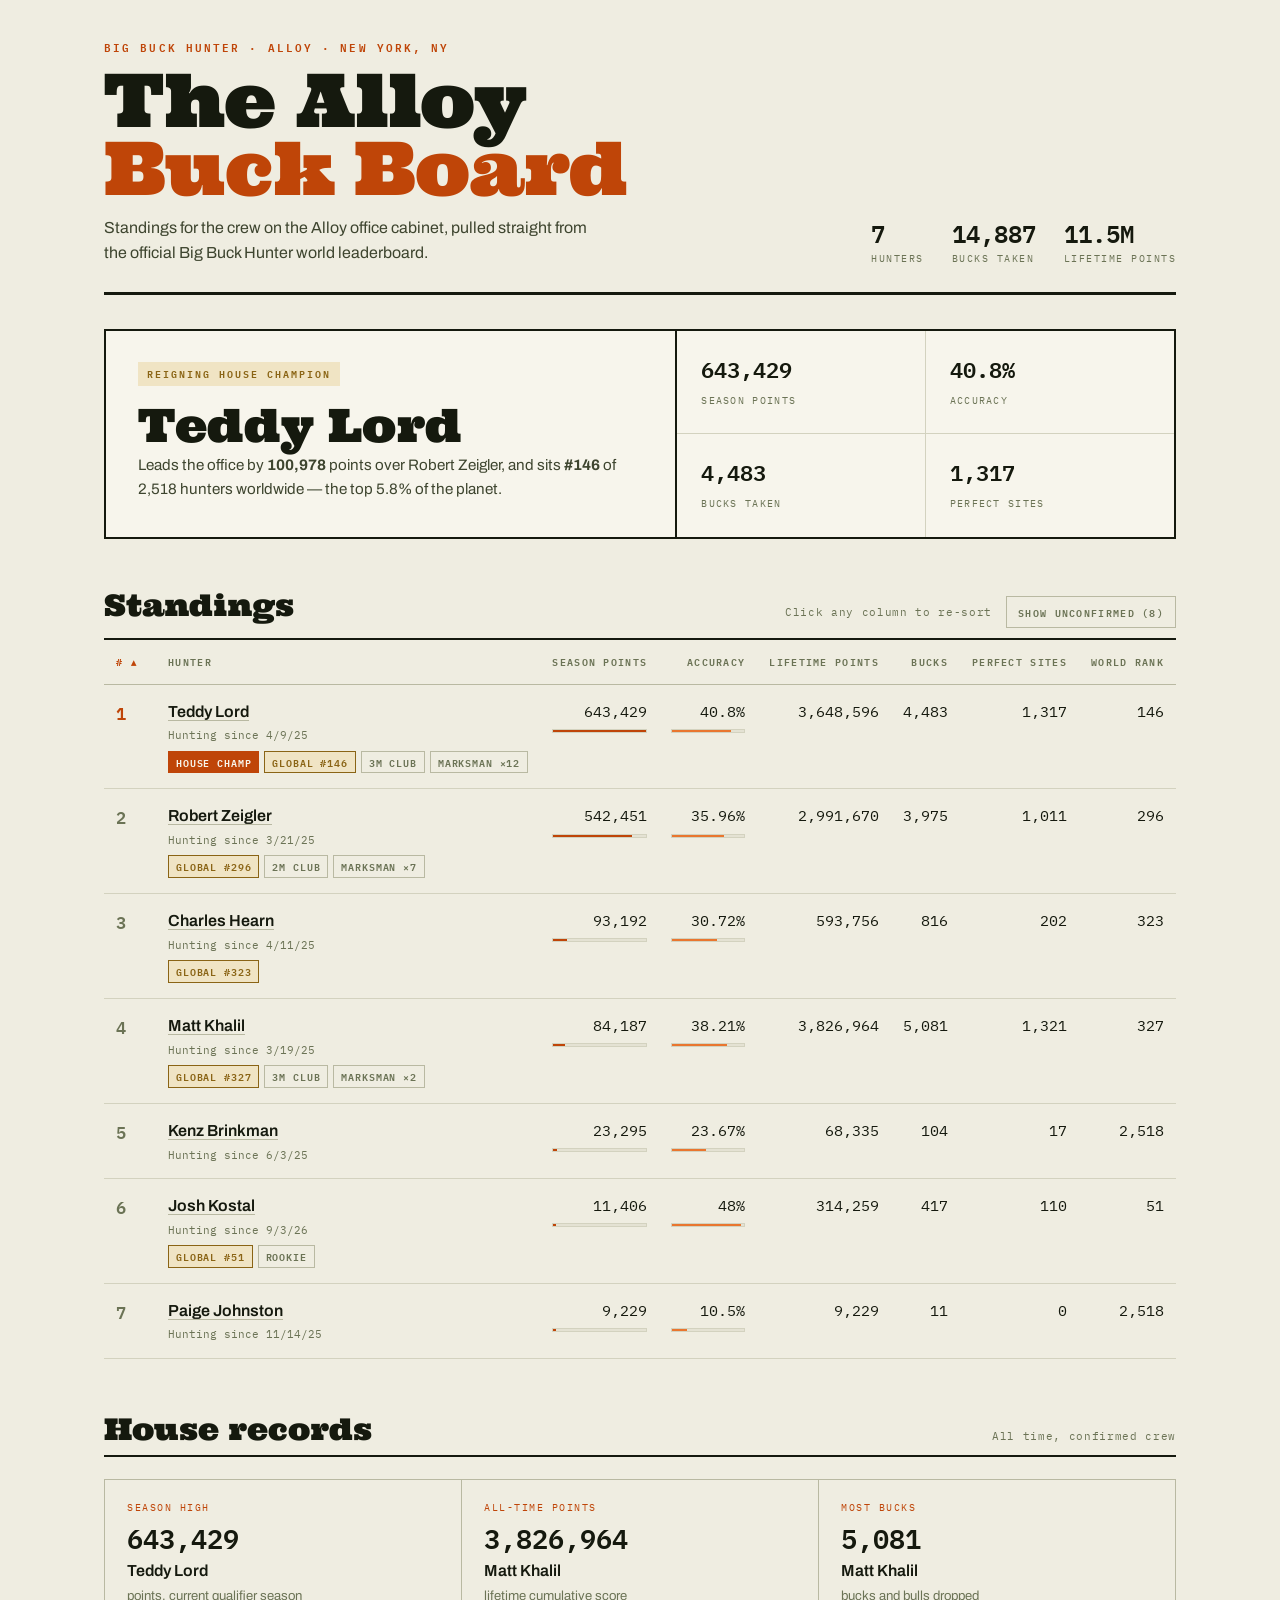
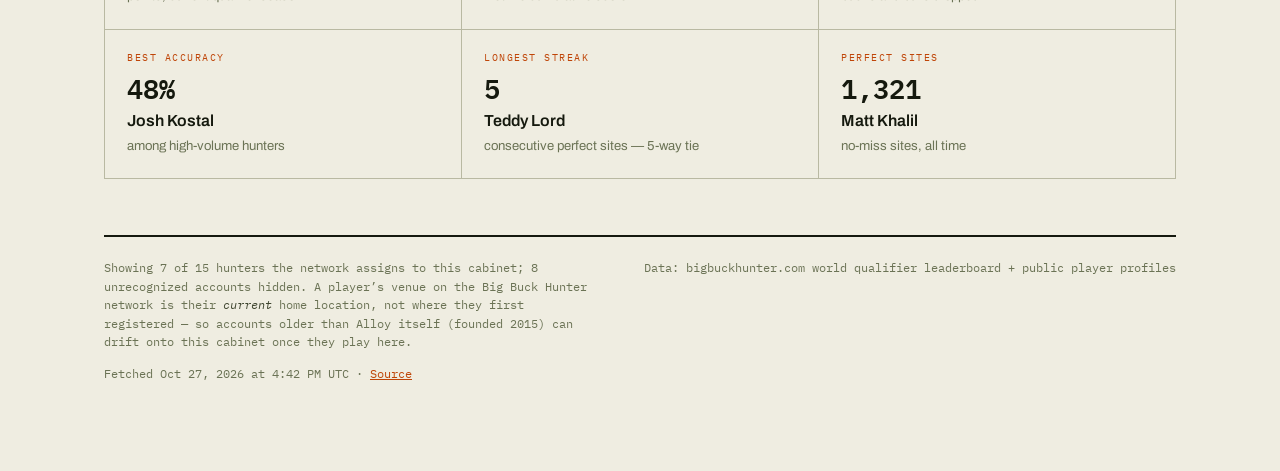
==== commit d81ea91b: "Daily refresh: 2026-10-27 [skip ci]" ====
--- a/public/index.html
+++ b/public/index.html
@@ -38,7 +38,7 @@
     <div class="champ__main">
       <span class="champ__crown">Reigning house champion</span>
       <p class="champ__name">Teddy Lord</p>
-      <p class="champ__line">Leads the office by <strong>100,978</strong> points over Robert Zeigler, and sits <strong>#145</strong> of 2,498 hunters worldwide — the top 5.8% of the planet.</p>
+      <p class="champ__line">Leads the office by <strong>100,978</strong> points over Robert Zeigler, and sits <strong>#146</strong> of 2,518 hunters worldwide — the top 5.8% of the planet.</p>
     </div>
     <div class="champ__grid">
       <div class="cg"><b>643,429</b><span>Season points</span></div>
@@ -75,7 +75,7 @@
             <td class="c-name">
               <a class="pname" href="https://www.bigbuckhunter.com/profile/player/1002404" target="_blank" rel="noopener">Teddy Lord</a>
               <span class="meta">Hunting since 4/9/25</span>
-              <span class="pills"><span class="pill pill--champ">House Champ</span><span class="pill pill--gold">Global #145</span><span class="pill pill--plain">3M Club</span><span class="pill pill--plain">Marksman ×12</span></span>
+              <span class="pills"><span class="pill pill--champ">House Champ</span><span class="pill pill--gold">Global #146</span><span class="pill pill--plain">3M Club</span><span class="pill pill--plain">Marksman ×12</span></span>
             </td>
             <td class="c-num">
               <span class="num">643,429</span>
@@ -88,14 +88,14 @@
             <td class="c-num"><span class="num">3,648,596</span></td>
             <td class="c-num"><span class="num">4,483</span></td>
             <td class="c-num"><span class="num">1,317</span></td>
-            <td class="c-num"><span class="num">145</span></td>
+            <td class="c-num"><span class="num">146</span></td>
           </tr>
           <tr class="" data-rank-all="2" data-rank-confirmed="2">
             <td class="c-rank"><span class="rank">2</span></td>
             <td class="c-name">
               <a class="pname" href="https://www.bigbuckhunter.com/profile/player/1000758" target="_blank" rel="noopener">Robert Zeigler</a>
               <span class="meta">Hunting since 3/21/25</span>
-              <span class="pills"><span class="pill pill--gold">Global #295</span><span class="pill pill--plain">2M Club</span><span class="pill pill--plain">Marksman ×7</span></span>
+              <span class="pills"><span class="pill pill--gold">Global #296</span><span class="pill pill--plain">2M Club</span><span class="pill pill--plain">Marksman ×7</span></span>
             </td>
             <td class="c-num">
               <span class="num">542,451</span>
@@ -108,7 +108,7 @@
             <td class="c-num"><span class="num">2,991,670</span></td>
             <td class="c-num"><span class="num">3,975</span></td>
             <td class="c-num"><span class="num">1,011</span></td>
-            <td class="c-num"><span class="num">295</span></td>
+            <td class="c-num"><span class="num">296</span></td>
           </tr>
           <tr class="unconfirmed" data-rank-all="3" data-rank-confirmed="">
             <td class="c-rank"><span class="rank">—</span></td>
@@ -128,14 +128,14 @@
             <td class="c-num"><span class="num">108,759</span></td>
             <td class="c-num"><span class="num">159</span></td>
             <td class="c-num"><span class="num">23</span></td>
-            <td class="c-num"><span class="num">2,498</span></td>
+            <td class="c-num"><span class="num">2,518</span></td>
           </tr>
           <tr class="" data-rank-all="4" data-rank-confirmed="3">
             <td class="c-rank"><span class="rank">3</span></td>
             <td class="c-name">
               <a class="pname" href="https://www.bigbuckhunter.com/profile/player/1002516" target="_blank" rel="noopener">Charles Hearn</a>
               <span class="meta">Hunting since 4/11/25</span>
-              <span class="pills"><span class="pill pill--gold">Global #321</span></span>
+              <span class="pills"><span class="pill pill--gold">Global #323</span></span>
             </td>
             <td class="c-num">
               <span class="num">93,192</span>
@@ -148,14 +148,14 @@
             <td class="c-num"><span class="num">593,756</span></td>
             <td class="c-num"><span class="num">816</span></td>
             <td class="c-num"><span class="num">202</span></td>
-            <td class="c-num"><span class="num">321</span></td>
+            <td class="c-num"><span class="num">323</span></td>
           </tr>
           <tr class="" data-rank-all="5" data-rank-confirmed="4">
             <td class="c-rank"><span class="rank">4</span></td>
             <td class="c-name">
               <a class="pname" href="https://www.bigbuckhunter.com/profile/player/1000627" target="_blank" rel="noopener">Matt Khalil</a>
               <span class="meta">Hunting since 3/19/25</span>
-              <span class="pills"><span class="pill pill--gold">Global #325</span><span class="pill pill--plain">3M Club</span><span class="pill pill--plain">Marksman ×2</span></span>
+              <span class="pills"><span class="pill pill--gold">Global #327</span><span class="pill pill--plain">3M Club</span><span class="pill pill--plain">Marksman ×2</span></span>
             </td>
             <td class="c-num">
               <span class="num">84,187</span>
@@ -168,7 +168,7 @@
             <td class="c-num"><span class="num">3,826,964</span></td>
             <td class="c-num"><span class="num">5,081</span></td>
             <td class="c-num"><span class="num">1,321</span></td>
-            <td class="c-num"><span class="num">325</span></td>
+            <td class="c-num"><span class="num">327</span></td>
           </tr>
           <tr class="unconfirmed" data-rank-all="6" data-rank-confirmed="">
             <td class="c-rank"><span class="rank">—</span></td>
@@ -188,7 +188,7 @@
             <td class="c-num"><span class="num">745,297</span></td>
             <td class="c-num"><span class="num">996</span></td>
             <td class="c-num"><span class="num">226</span></td>
-            <td class="c-num"><span class="num">2,498</span></td>
+            <td class="c-num"><span class="num">2,518</span></td>
           </tr>
           <tr class="" data-rank-all="7" data-rank-confirmed="5">
             <td class="c-rank"><span class="rank">5</span></td>
@@ -208,7 +208,7 @@
             <td class="c-num"><span class="num">68,335</span></td>
             <td class="c-num"><span class="num">104</span></td>
             <td class="c-num"><span class="num">17</span></td>
-            <td class="c-num"><span class="num">2,498</span></td>
+            <td class="c-num"><span class="num">2,518</span></td>
           </tr>
           <tr class="unconfirmed" data-rank-all="8" data-rank-confirmed="">
             <td class="c-rank"><span class="rank">—</span></td>
@@ -228,14 +228,14 @@
             <td class="c-num"><span class="num">18,058</span></td>
             <td class="c-num"><span class="num">27</span></td>
             <td class="c-num"><span class="num">4</span></td>
-            <td class="c-num"><span class="num">2,498</span></td>
+            <td class="c-num"><span class="num">2,518</span></td>
           </tr>
           <tr class="" data-rank-all="9" data-rank-confirmed="6">
             <td class="c-rank"><span class="rank">6</span></td>
             <td class="c-name">
               <a class="pname" href="https://www.bigbuckhunter.com/profile/player/1037633" target="_blank" rel="noopener">Josh Kostal</a>
               <span class="meta">Hunting since 9/3/26</span>
-              <span class="pills"><span class="pill pill--gold">Global #47</span><span class="pill pill--plain">Rookie</span></span>
+              <span class="pills"><span class="pill pill--gold">Global #51</span><span class="pill pill--plain">Rookie</span></span>
             </td>
             <td class="c-num">
               <span class="num">11,406</span>
@@ -248,7 +248,7 @@
             <td class="c-num"><span class="num">314,259</span></td>
             <td class="c-num"><span class="num">417</span></td>
             <td class="c-num"><span class="num">110</span></td>
-            <td class="c-num"><span class="num">47</span></td>
+            <td class="c-num"><span class="num">51</span></td>
           </tr>
           <tr class="unconfirmed" data-rank-all="10" data-rank-confirmed="">
             <td class="c-rank"><span class="rank">—</span></td>
@@ -268,7 +268,7 @@
             <td class="c-num"><span class="num">324,317</span></td>
             <td class="c-num"><span class="num">414</span></td>
             <td class="c-num"><span class="num">41</span></td>
-            <td class="c-num"><span class="num">2,498</span></td>
+            <td class="c-num"><span class="num">2,518</span></td>
           </tr>
           <tr class="unconfirmed" data-rank-all="11" data-rank-confirmed="">
             <td class="c-rank"><span class="rank">—</span></td>
@@ -288,7 +288,7 @@
             <td class="c-num"><span class="num">1,140,396</span></td>
             <td class="c-num"><span class="num">1,482</span></td>
             <td class="c-num"><span class="num">157</span></td>
-            <td class="c-num"><span class="num">2,498</span></td>
+            <td class="c-num"><span class="num">2,518</span></td>
           </tr>
           <tr class="" data-rank-all="12" data-rank-confirmed="7">
             <td class="c-rank"><span class="rank">7</span></td>
@@ -308,7 +308,7 @@
             <td class="c-num"><span class="num">9,229</span></td>
             <td class="c-num"><span class="num">11</span></td>
             <td class="c-num"><span class="num">0</span></td>
-            <td class="c-num"><span class="num">2,498</span></td>
+            <td class="c-num"><span class="num">2,518</span></td>
           </tr>
           <tr class="unconfirmed" data-rank-all="13" data-rank-confirmed="">
             <td class="c-rank"><span class="rank">—</span></td>
@@ -328,7 +328,7 @@
             <td class="c-num"><span class="num">1,158,344</span></td>
             <td class="c-num"><span class="num">1,520</span></td>
             <td class="c-num"><span class="num">204</span></td>
-            <td class="c-num"><span class="num">2,324</span></td>
+            <td class="c-num"><span class="num">2,342</span></td>
           </tr>
           <tr class="unconfirmed" data-rank-all="14" data-rank-confirmed="">
             <td class="c-rank"><span class="rank">—</span></td>
@@ -368,7 +368,7 @@
             <td class="c-num"><span class="num">6,703</span></td>
             <td class="c-num"><span class="num">10</span></td>
             <td class="c-num"><span class="num">2</span></td>
-            <td class="c-num"><span class="num">2,498</span></td>
+            <td class="c-num"><span class="num">2,518</span></td>
           </tr>
       </tbody>
     </table>
@@ -417,7 +417,7 @@
   <footer>
     <span class="footnote">Showing 7 of 15 hunters the network assigns to this cabinet; 8 unrecognized accounts hidden. A player&rsquo;s venue on the Big Buck Hunter network is their <em>current</em> home location, not where they first registered &mdash; so accounts older than Alloy itself (founded 2015) can drift onto this cabinet once they play here.</span>
     <span class="src">Data: bigbuckhunter.com world qualifier leaderboard + public player profiles</span>
-    <span>Fetched Oct 26, 2026 at 5:24 PM UTC · <a href="https://www.bigbuckhunter.com/world/qualifiers?search=Alloy" target="_blank" rel="noopener">Source</a></span>
+    <span>Fetched Oct 27, 2026 at 4:42 PM UTC · <a href="https://www.bigbuckhunter.com/world/qualifiers?search=Alloy" target="_blank" rel="noopener">Source</a></span>
   </footer>
 </div>
 <script src="assets/board.js?v=33f1d360"></script>
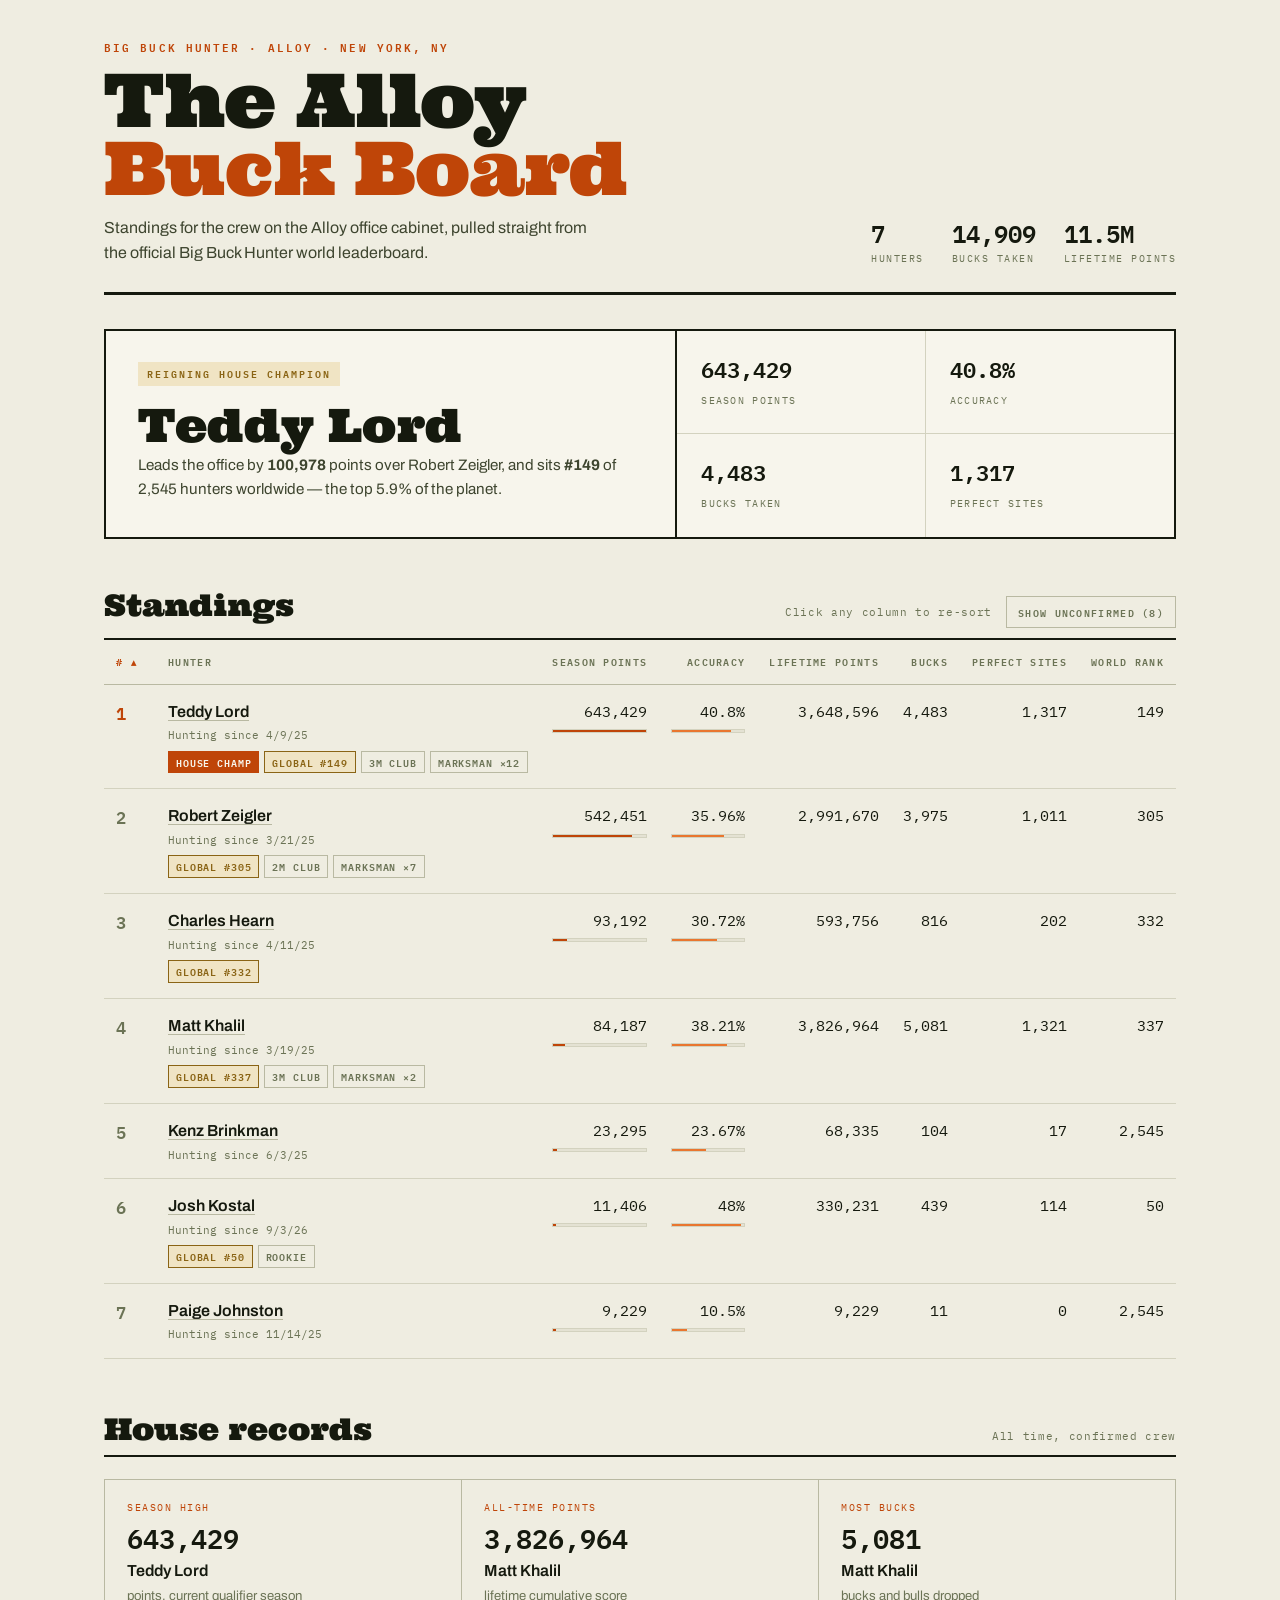
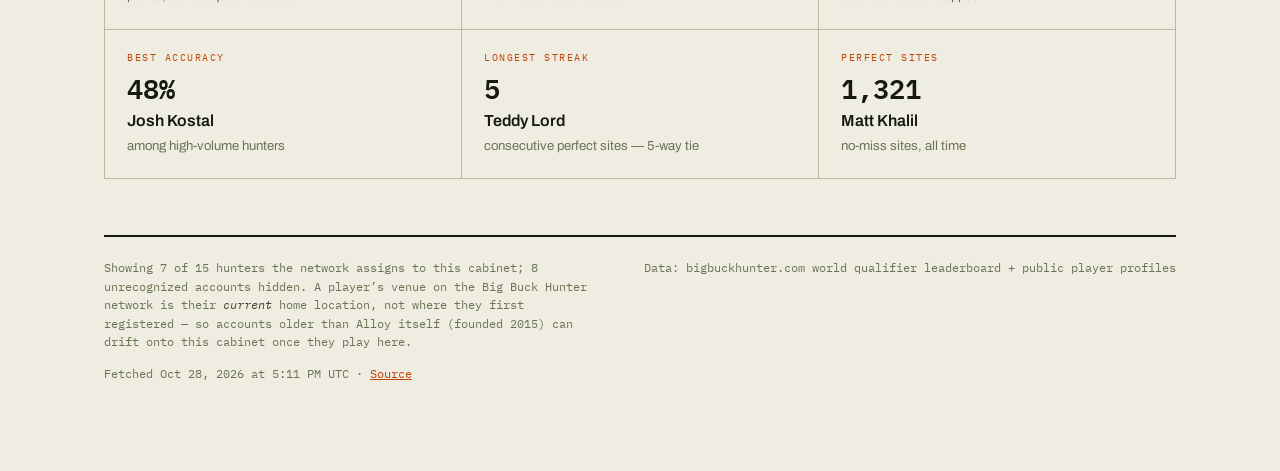
==== commit ec24c454: "Daily refresh: 2026-10-28 [skip ci]" ====
--- a/public/index.html
+++ b/public/index.html
@@ -29,7 +29,7 @@
     </div>
     <div class="marquee__stats">
       <div class="mstat"><b data-confirmed="7" data-all="15">7</b><span>Hunters</span></div>
-      <div class="mstat"><b data-confirmed="14,887" data-all="19,779">14,887</b><span>Bucks taken</span></div>
+      <div class="mstat"><b data-confirmed="14,909" data-all="19,820">14,909</b><span>Bucks taken</span></div>
       <div class="mstat"><b data-confirmed="11.5M" data-all="15.2M">11.5M</b><span>Lifetime points</span></div>
     </div>
   </header>
@@ -38,7 +38,7 @@
     <div class="champ__main">
       <span class="champ__crown">Reigning house champion</span>
       <p class="champ__name">Teddy Lord</p>
-      <p class="champ__line">Leads the office by <strong>100,978</strong> points over Robert Zeigler, and sits <strong>#146</strong> of 2,518 hunters worldwide — the top 5.8% of the planet.</p>
+      <p class="champ__line">Leads the office by <strong>100,978</strong> points over Robert Zeigler, and sits <strong>#149</strong> of 2,545 hunters worldwide — the top 5.9% of the planet.</p>
     </div>
     <div class="champ__grid">
       <div class="cg"><b>643,429</b><span>Season points</span></div>
@@ -75,7 +75,7 @@
             <td class="c-name">
               <a class="pname" href="https://www.bigbuckhunter.com/profile/player/1002404" target="_blank" rel="noopener">Teddy Lord</a>
               <span class="meta">Hunting since 4/9/25</span>
-              <span class="pills"><span class="pill pill--champ">House Champ</span><span class="pill pill--gold">Global #146</span><span class="pill pill--plain">3M Club</span><span class="pill pill--plain">Marksman ×12</span></span>
+              <span class="pills"><span class="pill pill--champ">House Champ</span><span class="pill pill--gold">Global #149</span><span class="pill pill--plain">3M Club</span><span class="pill pill--plain">Marksman ×12</span></span>
             </td>
             <td class="c-num">
               <span class="num">643,429</span>
@@ -88,14 +88,14 @@
             <td class="c-num"><span class="num">3,648,596</span></td>
             <td class="c-num"><span class="num">4,483</span></td>
             <td class="c-num"><span class="num">1,317</span></td>
-            <td class="c-num"><span class="num">146</span></td>
+            <td class="c-num"><span class="num">149</span></td>
           </tr>
           <tr class="" data-rank-all="2" data-rank-confirmed="2">
             <td class="c-rank"><span class="rank">2</span></td>
             <td class="c-name">
               <a class="pname" href="https://www.bigbuckhunter.com/profile/player/1000758" target="_blank" rel="noopener">Robert Zeigler</a>
               <span class="meta">Hunting since 3/21/25</span>
-              <span class="pills"><span class="pill pill--gold">Global #296</span><span class="pill pill--plain">2M Club</span><span class="pill pill--plain">Marksman ×7</span></span>
+              <span class="pills"><span class="pill pill--gold">Global #305</span><span class="pill pill--plain">2M Club</span><span class="pill pill--plain">Marksman ×7</span></span>
             </td>
             <td class="c-num">
               <span class="num">542,451</span>
@@ -108,7 +108,7 @@
             <td class="c-num"><span class="num">2,991,670</span></td>
             <td class="c-num"><span class="num">3,975</span></td>
             <td class="c-num"><span class="num">1,011</span></td>
-            <td class="c-num"><span class="num">296</span></td>
+            <td class="c-num"><span class="num">305</span></td>
           </tr>
           <tr class="unconfirmed" data-rank-all="3" data-rank-confirmed="">
             <td class="c-rank"><span class="rank">—</span></td>
@@ -128,14 +128,14 @@
             <td class="c-num"><span class="num">108,759</span></td>
             <td class="c-num"><span class="num">159</span></td>
             <td class="c-num"><span class="num">23</span></td>
-            <td class="c-num"><span class="num">2,518</span></td>
+            <td class="c-num"><span class="num">2,545</span></td>
           </tr>
           <tr class="" data-rank-all="4" data-rank-confirmed="3">
             <td class="c-rank"><span class="rank">3</span></td>
             <td class="c-name">
               <a class="pname" href="https://www.bigbuckhunter.com/profile/player/1002516" target="_blank" rel="noopener">Charles Hearn</a>
               <span class="meta">Hunting since 4/11/25</span>
-              <span class="pills"><span class="pill pill--gold">Global #323</span></span>
+              <span class="pills"><span class="pill pill--gold">Global #332</span></span>
             </td>
             <td class="c-num">
               <span class="num">93,192</span>
@@ -148,14 +148,14 @@
             <td class="c-num"><span class="num">593,756</span></td>
             <td class="c-num"><span class="num">816</span></td>
             <td class="c-num"><span class="num">202</span></td>
-            <td class="c-num"><span class="num">323</span></td>
+            <td class="c-num"><span class="num">332</span></td>
           </tr>
           <tr class="" data-rank-all="5" data-rank-confirmed="4">
             <td class="c-rank"><span class="rank">4</span></td>
             <td class="c-name">
               <a class="pname" href="https://www.bigbuckhunter.com/profile/player/1000627" target="_blank" rel="noopener">Matt Khalil</a>
               <span class="meta">Hunting since 3/19/25</span>
-              <span class="pills"><span class="pill pill--gold">Global #327</span><span class="pill pill--plain">3M Club</span><span class="pill pill--plain">Marksman ×2</span></span>
+              <span class="pills"><span class="pill pill--gold">Global #337</span><span class="pill pill--plain">3M Club</span><span class="pill pill--plain">Marksman ×2</span></span>
             </td>
             <td class="c-num">
               <span class="num">84,187</span>
@@ -168,7 +168,7 @@
             <td class="c-num"><span class="num">3,826,964</span></td>
             <td class="c-num"><span class="num">5,081</span></td>
             <td class="c-num"><span class="num">1,321</span></td>
-            <td class="c-num"><span class="num">327</span></td>
+            <td class="c-num"><span class="num">337</span></td>
           </tr>
           <tr class="unconfirmed" data-rank-all="6" data-rank-confirmed="">
             <td class="c-rank"><span class="rank">—</span></td>
@@ -188,7 +188,7 @@
             <td class="c-num"><span class="num">745,297</span></td>
             <td class="c-num"><span class="num">996</span></td>
             <td class="c-num"><span class="num">226</span></td>
-            <td class="c-num"><span class="num">2,518</span></td>
+            <td class="c-num"><span class="num">2,545</span></td>
           </tr>
           <tr class="" data-rank-all="7" data-rank-confirmed="5">
             <td class="c-rank"><span class="rank">5</span></td>
@@ -208,7 +208,7 @@
             <td class="c-num"><span class="num">68,335</span></td>
             <td class="c-num"><span class="num">104</span></td>
             <td class="c-num"><span class="num">17</span></td>
-            <td class="c-num"><span class="num">2,518</span></td>
+            <td class="c-num"><span class="num">2,545</span></td>
           </tr>
           <tr class="unconfirmed" data-rank-all="8" data-rank-confirmed="">
             <td class="c-rank"><span class="rank">—</span></td>
@@ -228,14 +228,14 @@
             <td class="c-num"><span class="num">18,058</span></td>
             <td class="c-num"><span class="num">27</span></td>
             <td class="c-num"><span class="num">4</span></td>
-            <td class="c-num"><span class="num">2,518</span></td>
+            <td class="c-num"><span class="num">2,545</span></td>
           </tr>
           <tr class="" data-rank-all="9" data-rank-confirmed="6">
             <td class="c-rank"><span class="rank">6</span></td>
             <td class="c-name">
               <a class="pname" href="https://www.bigbuckhunter.com/profile/player/1037633" target="_blank" rel="noopener">Josh Kostal</a>
               <span class="meta">Hunting since 9/3/26</span>
-              <span class="pills"><span class="pill pill--gold">Global #51</span><span class="pill pill--plain">Rookie</span></span>
+              <span class="pills"><span class="pill pill--gold">Global #50</span><span class="pill pill--plain">Rookie</span></span>
             </td>
             <td class="c-num">
               <span class="num">11,406</span>
@@ -245,10 +245,10 @@
               <span class="num">48%</span>
               <span class="bar bar--acc"><i style="width:96.0%"></i></span>
             </td>
-            <td class="c-num"><span class="num">314,259</span></td>
-            <td class="c-num"><span class="num">417</span></td>
-            <td class="c-num"><span class="num">110</span></td>
-            <td class="c-num"><span class="num">51</span></td>
+            <td class="c-num"><span class="num">330,231</span></td>
+            <td class="c-num"><span class="num">439</span></td>
+            <td class="c-num"><span class="num">114</span></td>
+            <td class="c-num"><span class="num">50</span></td>
           </tr>
           <tr class="unconfirmed" data-rank-all="10" data-rank-confirmed="">
             <td class="c-rank"><span class="rank">—</span></td>
@@ -268,7 +268,7 @@
             <td class="c-num"><span class="num">324,317</span></td>
             <td class="c-num"><span class="num">414</span></td>
             <td class="c-num"><span class="num">41</span></td>
-            <td class="c-num"><span class="num">2,518</span></td>
+            <td class="c-num"><span class="num">2,545</span></td>
           </tr>
           <tr class="unconfirmed" data-rank-all="11" data-rank-confirmed="">
             <td class="c-rank"><span class="rank">—</span></td>
@@ -288,7 +288,7 @@
             <td class="c-num"><span class="num">1,140,396</span></td>
             <td class="c-num"><span class="num">1,482</span></td>
             <td class="c-num"><span class="num">157</span></td>
-            <td class="c-num"><span class="num">2,518</span></td>
+            <td class="c-num"><span class="num">2,545</span></td>
           </tr>
           <tr class="" data-rank-all="12" data-rank-confirmed="7">
             <td class="c-rank"><span class="rank">7</span></td>
@@ -308,7 +308,7 @@
             <td class="c-num"><span class="num">9,229</span></td>
             <td class="c-num"><span class="num">11</span></td>
             <td class="c-num"><span class="num">0</span></td>
-            <td class="c-num"><span class="num">2,518</span></td>
+            <td class="c-num"><span class="num">2,545</span></td>
           </tr>
           <tr class="unconfirmed" data-rank-all="13" data-rank-confirmed="">
             <td class="c-rank"><span class="rank">—</span></td>
@@ -328,14 +328,14 @@
             <td class="c-num"><span class="num">1,158,344</span></td>
             <td class="c-num"><span class="num">1,520</span></td>
             <td class="c-num"><span class="num">204</span></td>
-            <td class="c-num"><span class="num">2,342</span></td>
+            <td class="c-num"><span class="num">2,367</span></td>
           </tr>
           <tr class="unconfirmed" data-rank-all="14" data-rank-confirmed="">
             <td class="c-rank"><span class="rank">—</span></td>
             <td class="c-name">
               <a class="pname" href="https://www.bigbuckhunter.com/profile/player/1037634" target="_blank" rel="noopener">Irwun Po</a>
               <span class="meta">Hunting since 9/3/26</span>
-              <span class="pills"><span class="pill pill--gold">Global #79</span><span class="pill pill--plain">Rookie</span><span class="pill pill--note">Unconfirmed</span></span>
+              <span class="pills"><span class="pill pill--gold">Global #74</span><span class="pill pill--plain">Rookie</span><span class="pill pill--note">Unconfirmed</span></span>
             </td>
             <td class="c-num">
               <span class="num">7,428</span>
@@ -345,10 +345,10 @@
               <span class="num">25%</span>
               <span class="bar bar--acc"><i style="width:50.0%"></i></span>
             </td>
-            <td class="c-num"><span class="num">196,245</span></td>
-            <td class="c-num"><span class="num">284</span></td>
-            <td class="c-num"><span class="num">55</span></td>
-            <td class="c-num"><span class="num">79</span></td>
+            <td class="c-num"><span class="num">211,212</span></td>
+            <td class="c-num"><span class="num">303</span></td>
+            <td class="c-num"><span class="num">57</span></td>
+            <td class="c-num"><span class="num">74</span></td>
           </tr>
           <tr class="unconfirmed" data-rank-all="15" data-rank-confirmed="">
             <td class="c-rank"><span class="rank">—</span></td>
@@ -368,7 +368,7 @@
             <td class="c-num"><span class="num">6,703</span></td>
             <td class="c-num"><span class="num">10</span></td>
             <td class="c-num"><span class="num">2</span></td>
-            <td class="c-num"><span class="num">2,518</span></td>
+            <td class="c-num"><span class="num">2,545</span></td>
           </tr>
       </tbody>
     </table>
@@ -417,7 +417,7 @@
   <footer>
     <span class="footnote">Showing 7 of 15 hunters the network assigns to this cabinet; 8 unrecognized accounts hidden. A player&rsquo;s venue on the Big Buck Hunter network is their <em>current</em> home location, not where they first registered &mdash; so accounts older than Alloy itself (founded 2015) can drift onto this cabinet once they play here.</span>
     <span class="src">Data: bigbuckhunter.com world qualifier leaderboard + public player profiles</span>
-    <span>Fetched Oct 27, 2026 at 4:42 PM UTC · <a href="https://www.bigbuckhunter.com/world/qualifiers?search=Alloy" target="_blank" rel="noopener">Source</a></span>
+    <span>Fetched Oct 28, 2026 at 5:11 PM UTC · <a href="https://www.bigbuckhunter.com/world/qualifiers?search=Alloy" target="_blank" rel="noopener">Source</a></span>
   </footer>
 </div>
 <script src="assets/board.js?v=33f1d360"></script>
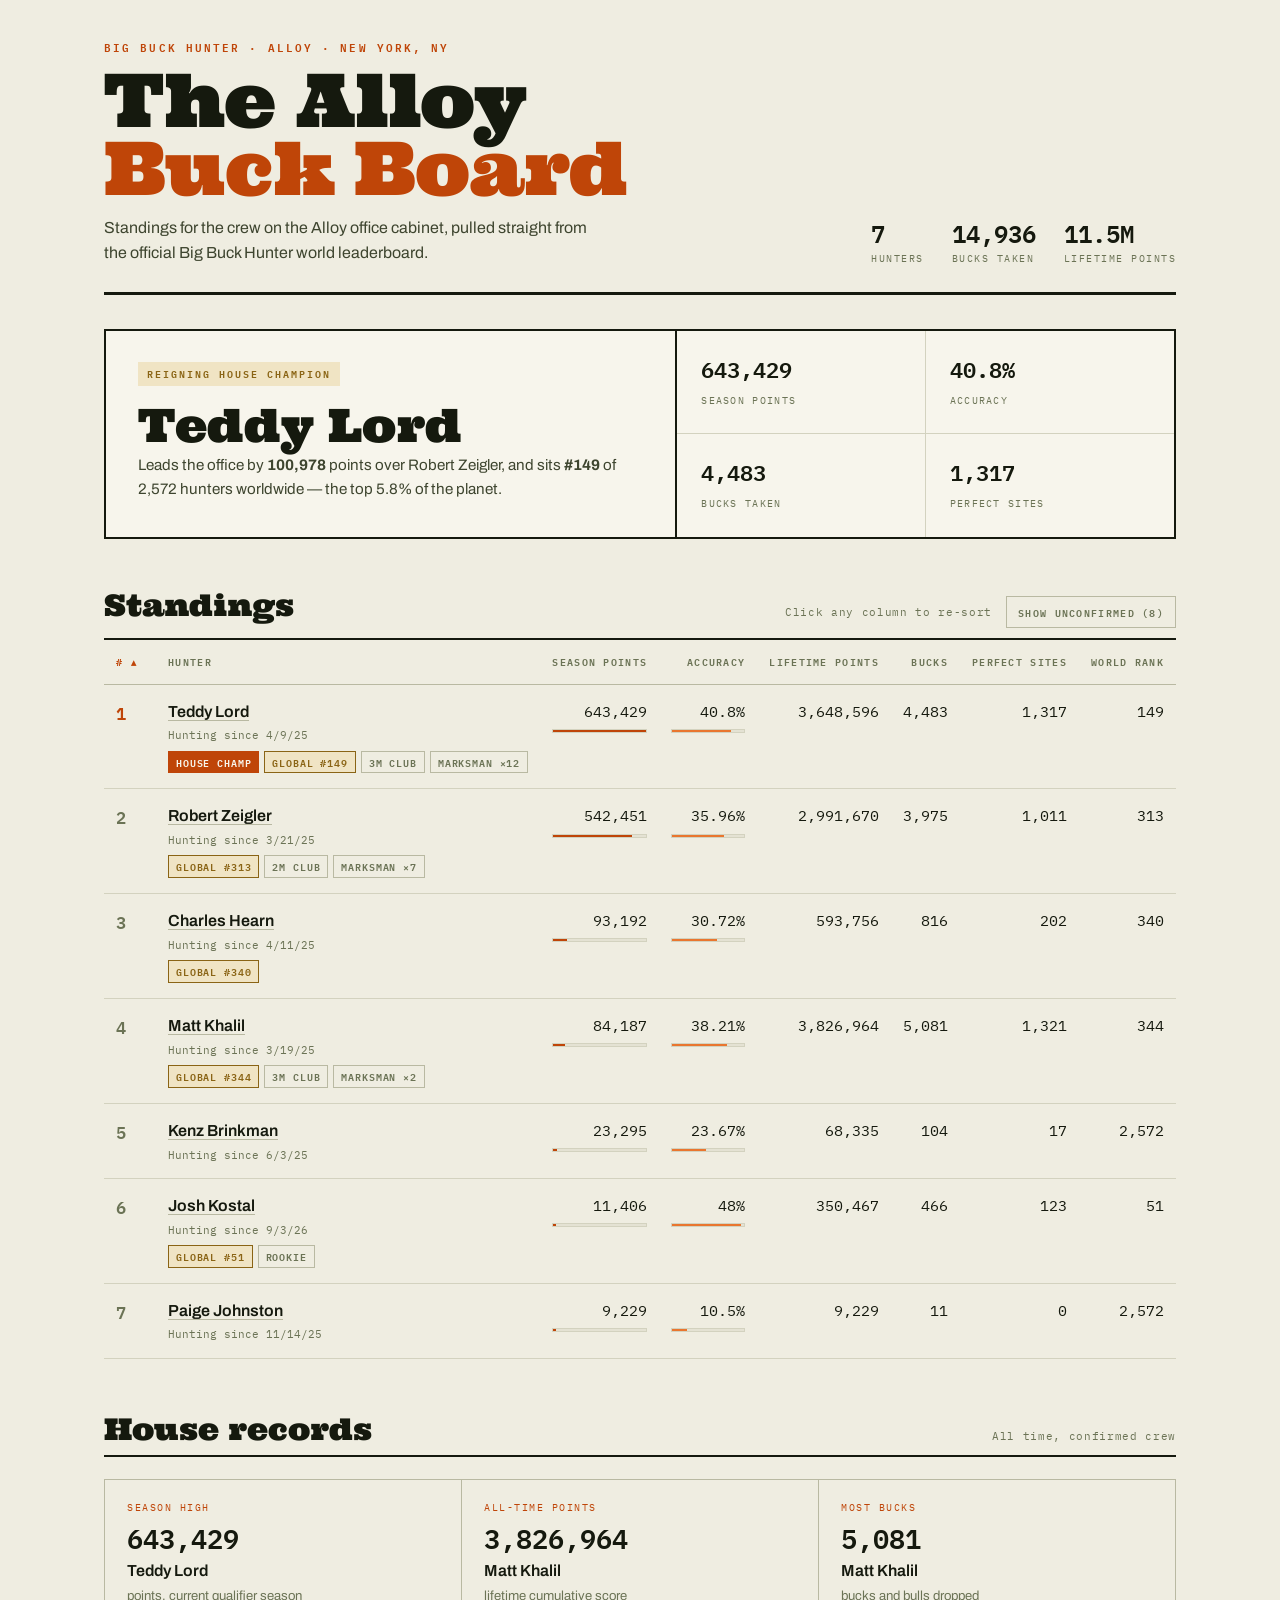
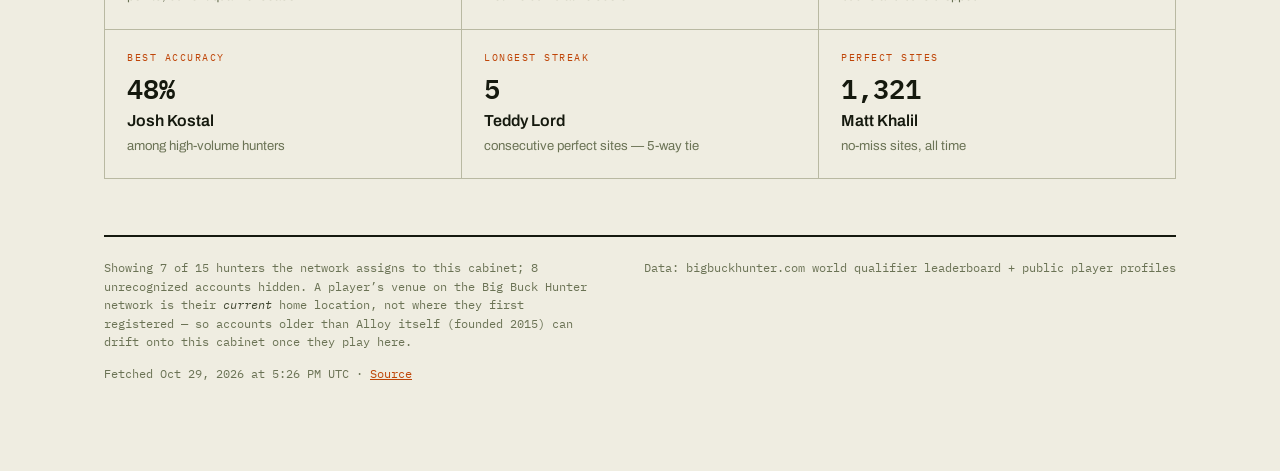
==== commit c2ff414e: "Daily refresh: 2026-10-29 [skip ci]" ====
--- a/public/index.html
+++ b/public/index.html
@@ -29,7 +29,7 @@
     </div>
     <div class="marquee__stats">
       <div class="mstat"><b data-confirmed="7" data-all="15">7</b><span>Hunters</span></div>
-      <div class="mstat"><b data-confirmed="14,909" data-all="19,820">14,909</b><span>Bucks taken</span></div>
+      <div class="mstat"><b data-confirmed="14,936" data-all="19,860">14,936</b><span>Bucks taken</span></div>
       <div class="mstat"><b data-confirmed="11.5M" data-all="15.2M">11.5M</b><span>Lifetime points</span></div>
     </div>
   </header>
@@ -38,7 +38,7 @@
     <div class="champ__main">
       <span class="champ__crown">Reigning house champion</span>
       <p class="champ__name">Teddy Lord</p>
-      <p class="champ__line">Leads the office by <strong>100,978</strong> points over Robert Zeigler, and sits <strong>#149</strong> of 2,545 hunters worldwide — the top 5.9% of the planet.</p>
+      <p class="champ__line">Leads the office by <strong>100,978</strong> points over Robert Zeigler, and sits <strong>#149</strong> of 2,572 hunters worldwide — the top 5.8% of the planet.</p>
     </div>
     <div class="champ__grid">
       <div class="cg"><b>643,429</b><span>Season points</span></div>
@@ -95,7 +95,7 @@
             <td class="c-name">
               <a class="pname" href="https://www.bigbuckhunter.com/profile/player/1000758" target="_blank" rel="noopener">Robert Zeigler</a>
               <span class="meta">Hunting since 3/21/25</span>
-              <span class="pills"><span class="pill pill--gold">Global #305</span><span class="pill pill--plain">2M Club</span><span class="pill pill--plain">Marksman ×7</span></span>
+              <span class="pills"><span class="pill pill--gold">Global #313</span><span class="pill pill--plain">2M Club</span><span class="pill pill--plain">Marksman ×7</span></span>
             </td>
             <td class="c-num">
               <span class="num">542,451</span>
@@ -108,7 +108,7 @@
             <td class="c-num"><span class="num">2,991,670</span></td>
             <td class="c-num"><span class="num">3,975</span></td>
             <td class="c-num"><span class="num">1,011</span></td>
-            <td class="c-num"><span class="num">305</span></td>
+            <td class="c-num"><span class="num">313</span></td>
           </tr>
           <tr class="unconfirmed" data-rank-all="3" data-rank-confirmed="">
             <td class="c-rank"><span class="rank">—</span></td>
@@ -128,14 +128,14 @@
             <td class="c-num"><span class="num">108,759</span></td>
             <td class="c-num"><span class="num">159</span></td>
             <td class="c-num"><span class="num">23</span></td>
-            <td class="c-num"><span class="num">2,545</span></td>
+            <td class="c-num"><span class="num">2,572</span></td>
           </tr>
           <tr class="" data-rank-all="4" data-rank-confirmed="3">
             <td class="c-rank"><span class="rank">3</span></td>
             <td class="c-name">
               <a class="pname" href="https://www.bigbuckhunter.com/profile/player/1002516" target="_blank" rel="noopener">Charles Hearn</a>
               <span class="meta">Hunting since 4/11/25</span>
-              <span class="pills"><span class="pill pill--gold">Global #332</span></span>
+              <span class="pills"><span class="pill pill--gold">Global #340</span></span>
             </td>
             <td class="c-num">
               <span class="num">93,192</span>
@@ -148,14 +148,14 @@
             <td class="c-num"><span class="num">593,756</span></td>
             <td class="c-num"><span class="num">816</span></td>
             <td class="c-num"><span class="num">202</span></td>
-            <td class="c-num"><span class="num">332</span></td>
+            <td class="c-num"><span class="num">340</span></td>
           </tr>
           <tr class="" data-rank-all="5" data-rank-confirmed="4">
             <td class="c-rank"><span class="rank">4</span></td>
             <td class="c-name">
               <a class="pname" href="https://www.bigbuckhunter.com/profile/player/1000627" target="_blank" rel="noopener">Matt Khalil</a>
               <span class="meta">Hunting since 3/19/25</span>
-              <span class="pills"><span class="pill pill--gold">Global #337</span><span class="pill pill--plain">3M Club</span><span class="pill pill--plain">Marksman ×2</span></span>
+              <span class="pills"><span class="pill pill--gold">Global #344</span><span class="pill pill--plain">3M Club</span><span class="pill pill--plain">Marksman ×2</span></span>
             </td>
             <td class="c-num">
               <span class="num">84,187</span>
@@ -168,7 +168,7 @@
             <td class="c-num"><span class="num">3,826,964</span></td>
             <td class="c-num"><span class="num">5,081</span></td>
             <td class="c-num"><span class="num">1,321</span></td>
-            <td class="c-num"><span class="num">337</span></td>
+            <td class="c-num"><span class="num">344</span></td>
           </tr>
           <tr class="unconfirmed" data-rank-all="6" data-rank-confirmed="">
             <td class="c-rank"><span class="rank">—</span></td>
@@ -188,7 +188,7 @@
             <td class="c-num"><span class="num">745,297</span></td>
             <td class="c-num"><span class="num">996</span></td>
             <td class="c-num"><span class="num">226</span></td>
-            <td class="c-num"><span class="num">2,545</span></td>
+            <td class="c-num"><span class="num">2,572</span></td>
           </tr>
           <tr class="" data-rank-all="7" data-rank-confirmed="5">
             <td class="c-rank"><span class="rank">5</span></td>
@@ -208,7 +208,7 @@
             <td class="c-num"><span class="num">68,335</span></td>
             <td class="c-num"><span class="num">104</span></td>
             <td class="c-num"><span class="num">17</span></td>
-            <td class="c-num"><span class="num">2,545</span></td>
+            <td class="c-num"><span class="num">2,572</span></td>
           </tr>
           <tr class="unconfirmed" data-rank-all="8" data-rank-confirmed="">
             <td class="c-rank"><span class="rank">—</span></td>
@@ -228,14 +228,14 @@
             <td class="c-num"><span class="num">18,058</span></td>
             <td class="c-num"><span class="num">27</span></td>
             <td class="c-num"><span class="num">4</span></td>
-            <td class="c-num"><span class="num">2,545</span></td>
+            <td class="c-num"><span class="num">2,572</span></td>
           </tr>
           <tr class="" data-rank-all="9" data-rank-confirmed="6">
             <td class="c-rank"><span class="rank">6</span></td>
             <td class="c-name">
               <a class="pname" href="https://www.bigbuckhunter.com/profile/player/1037633" target="_blank" rel="noopener">Josh Kostal</a>
               <span class="meta">Hunting since 9/3/26</span>
-              <span class="pills"><span class="pill pill--gold">Global #50</span><span class="pill pill--plain">Rookie</span></span>
+              <span class="pills"><span class="pill pill--gold">Global #51</span><span class="pill pill--plain">Rookie</span></span>
             </td>
             <td class="c-num">
               <span class="num">11,406</span>
@@ -245,10 +245,10 @@
               <span class="num">48%</span>
               <span class="bar bar--acc"><i style="width:96.0%"></i></span>
             </td>
-            <td class="c-num"><span class="num">330,231</span></td>
-            <td class="c-num"><span class="num">439</span></td>
-            <td class="c-num"><span class="num">114</span></td>
-            <td class="c-num"><span class="num">50</span></td>
+            <td class="c-num"><span class="num">350,467</span></td>
+            <td class="c-num"><span class="num">466</span></td>
+            <td class="c-num"><span class="num">123</span></td>
+            <td class="c-num"><span class="num">51</span></td>
           </tr>
           <tr class="unconfirmed" data-rank-all="10" data-rank-confirmed="">
             <td class="c-rank"><span class="rank">—</span></td>
@@ -268,7 +268,7 @@
             <td class="c-num"><span class="num">324,317</span></td>
             <td class="c-num"><span class="num">414</span></td>
             <td class="c-num"><span class="num">41</span></td>
-            <td class="c-num"><span class="num">2,545</span></td>
+            <td class="c-num"><span class="num">2,572</span></td>
           </tr>
           <tr class="unconfirmed" data-rank-all="11" data-rank-confirmed="">
             <td class="c-rank"><span class="rank">—</span></td>
@@ -288,7 +288,7 @@
             <td class="c-num"><span class="num">1,140,396</span></td>
             <td class="c-num"><span class="num">1,482</span></td>
             <td class="c-num"><span class="num">157</span></td>
-            <td class="c-num"><span class="num">2,545</span></td>
+            <td class="c-num"><span class="num">2,572</span></td>
           </tr>
           <tr class="" data-rank-all="12" data-rank-confirmed="7">
             <td class="c-rank"><span class="rank">7</span></td>
@@ -308,7 +308,7 @@
             <td class="c-num"><span class="num">9,229</span></td>
             <td class="c-num"><span class="num">11</span></td>
             <td class="c-num"><span class="num">0</span></td>
-            <td class="c-num"><span class="num">2,545</span></td>
+            <td class="c-num"><span class="num">2,572</span></td>
           </tr>
           <tr class="unconfirmed" data-rank-all="13" data-rank-confirmed="">
             <td class="c-rank"><span class="rank">—</span></td>
@@ -328,14 +328,14 @@
             <td class="c-num"><span class="num">1,158,344</span></td>
             <td class="c-num"><span class="num">1,520</span></td>
             <td class="c-num"><span class="num">204</span></td>
-            <td class="c-num"><span class="num">2,367</span></td>
+            <td class="c-num"><span class="num">2,392</span></td>
           </tr>
           <tr class="unconfirmed" data-rank-all="14" data-rank-confirmed="">
             <td class="c-rank"><span class="rank">—</span></td>
             <td class="c-name">
               <a class="pname" href="https://www.bigbuckhunter.com/profile/player/1037634" target="_blank" rel="noopener">Irwun Po</a>
               <span class="meta">Hunting since 9/3/26</span>
-              <span class="pills"><span class="pill pill--gold">Global #74</span><span class="pill pill--plain">Rookie</span><span class="pill pill--note">Unconfirmed</span></span>
+              <span class="pills"><span class="pill pill--gold">Global #78</span><span class="pill pill--plain">Rookie</span><span class="pill pill--note">Unconfirmed</span></span>
             </td>
             <td class="c-num">
               <span class="num">7,428</span>
@@ -345,10 +345,10 @@
               <span class="num">25%</span>
               <span class="bar bar--acc"><i style="width:50.0%"></i></span>
             </td>
-            <td class="c-num"><span class="num">211,212</span></td>
-            <td class="c-num"><span class="num">303</span></td>
-            <td class="c-num"><span class="num">57</span></td>
-            <td class="c-num"><span class="num">74</span></td>
+            <td class="c-num"><span class="num">220,032</span></td>
+            <td class="c-num"><span class="num">316</span></td>
+            <td class="c-num"><span class="num">60</span></td>
+            <td class="c-num"><span class="num">78</span></td>
           </tr>
           <tr class="unconfirmed" data-rank-all="15" data-rank-confirmed="">
             <td class="c-rank"><span class="rank">—</span></td>
@@ -368,7 +368,7 @@
             <td class="c-num"><span class="num">6,703</span></td>
             <td class="c-num"><span class="num">10</span></td>
             <td class="c-num"><span class="num">2</span></td>
-            <td class="c-num"><span class="num">2,545</span></td>
+            <td class="c-num"><span class="num">2,572</span></td>
           </tr>
       </tbody>
     </table>
@@ -417,7 +417,7 @@
   <footer>
     <span class="footnote">Showing 7 of 15 hunters the network assigns to this cabinet; 8 unrecognized accounts hidden. A player&rsquo;s venue on the Big Buck Hunter network is their <em>current</em> home location, not where they first registered &mdash; so accounts older than Alloy itself (founded 2015) can drift onto this cabinet once they play here.</span>
     <span class="src">Data: bigbuckhunter.com world qualifier leaderboard + public player profiles</span>
-    <span>Fetched Oct 28, 2026 at 5:11 PM UTC · <a href="https://www.bigbuckhunter.com/world/qualifiers?search=Alloy" target="_blank" rel="noopener">Source</a></span>
+    <span>Fetched Oct 29, 2026 at 5:26 PM UTC · <a href="https://www.bigbuckhunter.com/world/qualifiers?search=Alloy" target="_blank" rel="noopener">Source</a></span>
   </footer>
 </div>
 <script src="assets/board.js?v=33f1d360"></script>
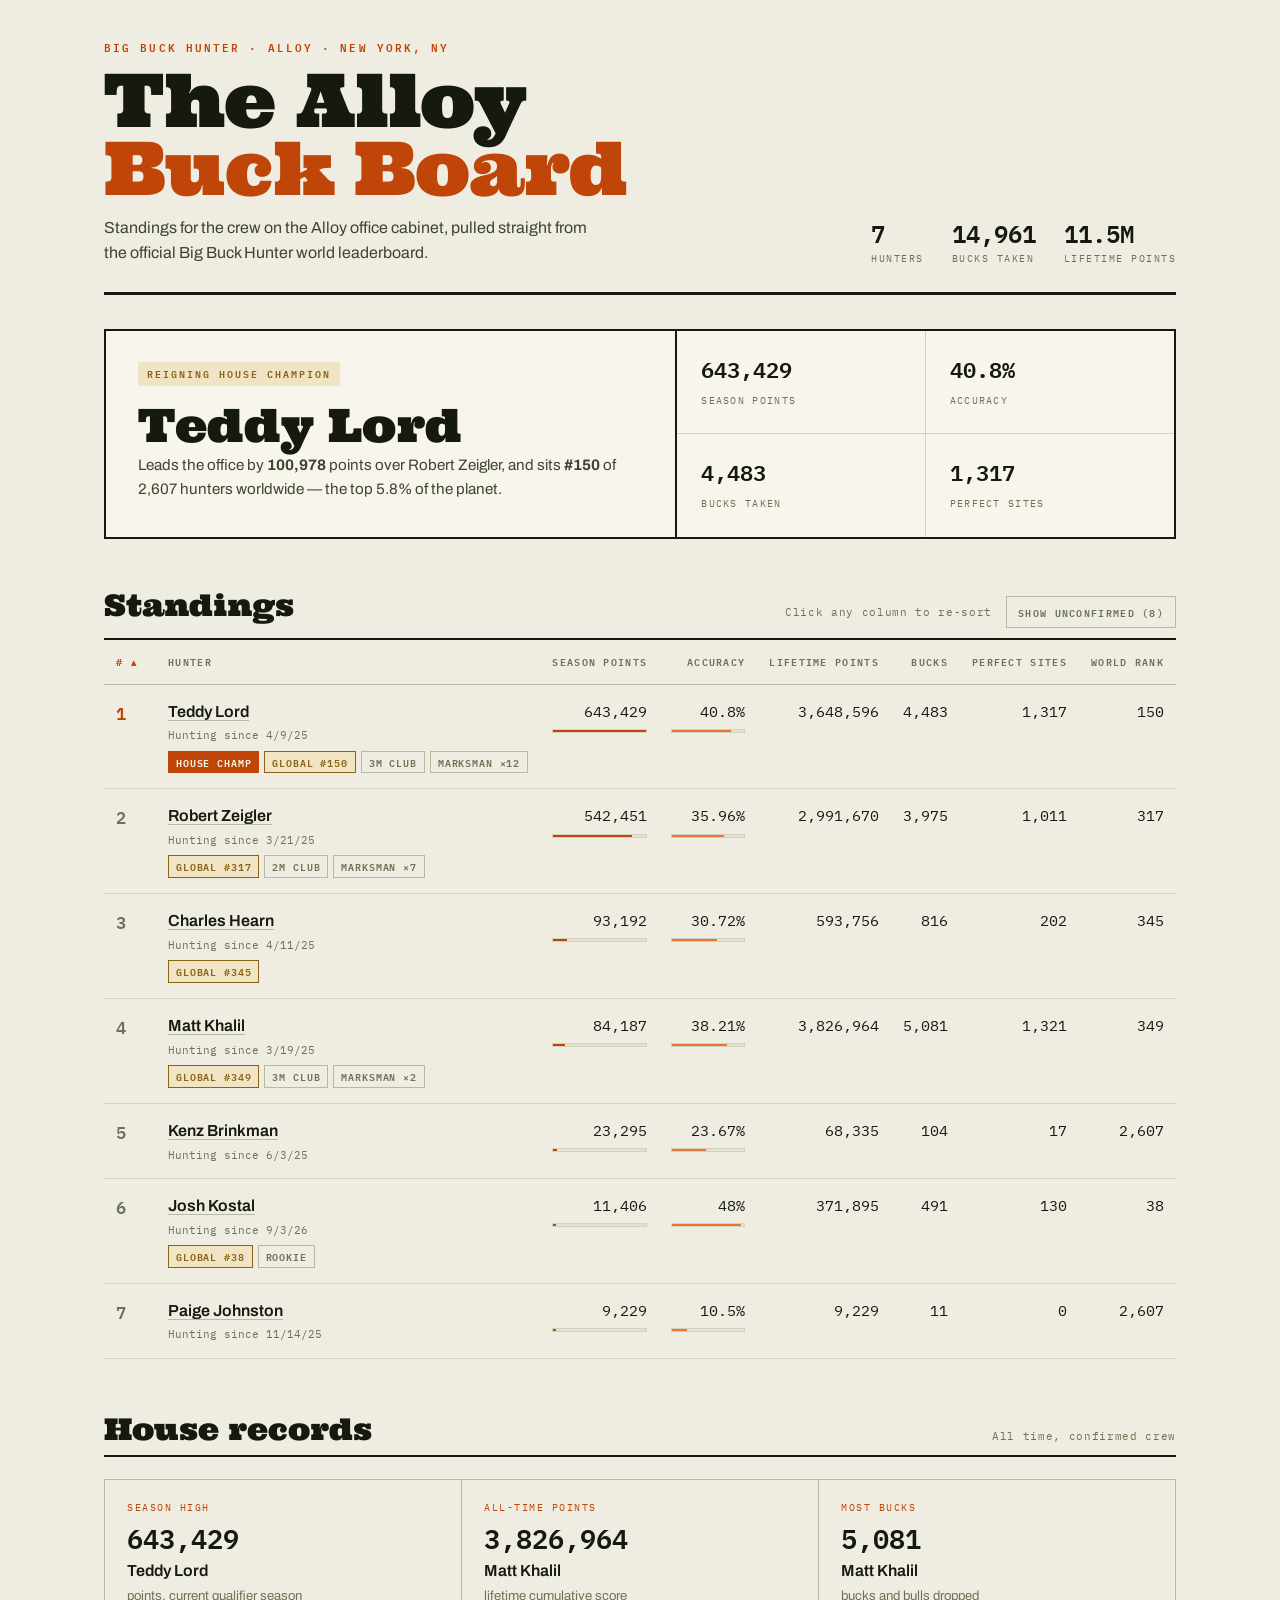
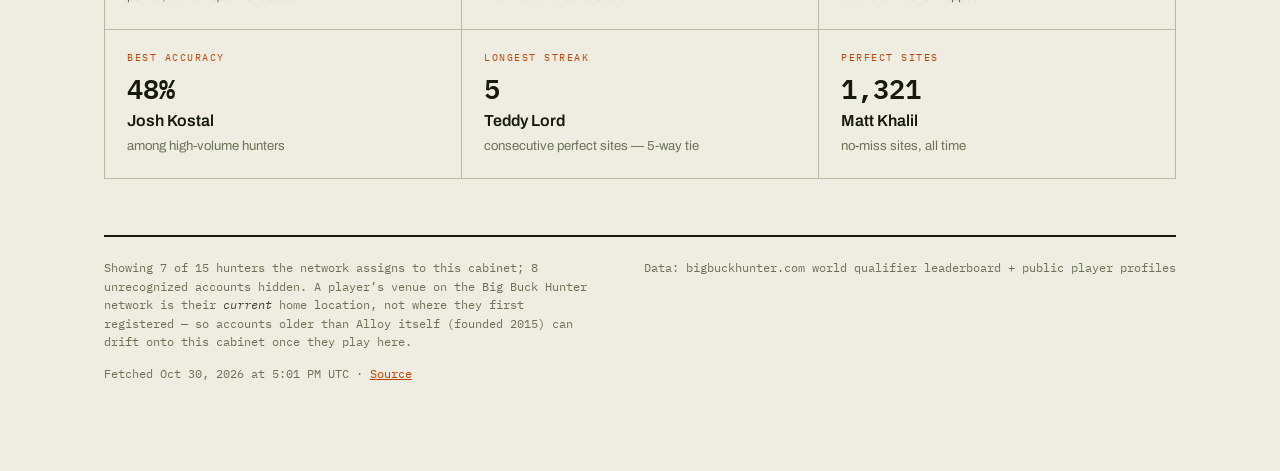
==== commit 8567205b: "Daily refresh: 2026-10-30 [skip ci]" ====
--- a/public/index.html
+++ b/public/index.html
@@ -29,8 +29,8 @@
     </div>
     <div class="marquee__stats">
       <div class="mstat"><b data-confirmed="7" data-all="15">7</b><span>Hunters</span></div>
-      <div class="mstat"><b data-confirmed="14,936" data-all="19,860">14,936</b><span>Bucks taken</span></div>
-      <div class="mstat"><b data-confirmed="11.5M" data-all="15.2M">11.5M</b><span>Lifetime points</span></div>
+      <div class="mstat"><b data-confirmed="14,961" data-all="19,910">14,961</b><span>Bucks taken</span></div>
+      <div class="mstat"><b data-confirmed="11.5M" data-all="15.3M">11.5M</b><span>Lifetime points</span></div>
     </div>
   </header>
 
@@ -38,7 +38,7 @@
     <div class="champ__main">
       <span class="champ__crown">Reigning house champion</span>
       <p class="champ__name">Teddy Lord</p>
-      <p class="champ__line">Leads the office by <strong>100,978</strong> points over Robert Zeigler, and sits <strong>#149</strong> of 2,572 hunters worldwide — the top 5.8% of the planet.</p>
+      <p class="champ__line">Leads the office by <strong>100,978</strong> points over Robert Zeigler, and sits <strong>#150</strong> of 2,607 hunters worldwide — the top 5.8% of the planet.</p>
     </div>
     <div class="champ__grid">
       <div class="cg"><b>643,429</b><span>Season points</span></div>
@@ -75,7 +75,7 @@
             <td class="c-name">
               <a class="pname" href="https://www.bigbuckhunter.com/profile/player/1002404" target="_blank" rel="noopener">Teddy Lord</a>
               <span class="meta">Hunting since 4/9/25</span>
-              <span class="pills"><span class="pill pill--champ">House Champ</span><span class="pill pill--gold">Global #149</span><span class="pill pill--plain">3M Club</span><span class="pill pill--plain">Marksman ×12</span></span>
+              <span class="pills"><span class="pill pill--champ">House Champ</span><span class="pill pill--gold">Global #150</span><span class="pill pill--plain">3M Club</span><span class="pill pill--plain">Marksman ×12</span></span>
             </td>
             <td class="c-num">
               <span class="num">643,429</span>
@@ -88,14 +88,14 @@
             <td class="c-num"><span class="num">3,648,596</span></td>
             <td class="c-num"><span class="num">4,483</span></td>
             <td class="c-num"><span class="num">1,317</span></td>
-            <td class="c-num"><span class="num">149</span></td>
+            <td class="c-num"><span class="num">150</span></td>
           </tr>
           <tr class="" data-rank-all="2" data-rank-confirmed="2">
             <td class="c-rank"><span class="rank">2</span></td>
             <td class="c-name">
               <a class="pname" href="https://www.bigbuckhunter.com/profile/player/1000758" target="_blank" rel="noopener">Robert Zeigler</a>
               <span class="meta">Hunting since 3/21/25</span>
-              <span class="pills"><span class="pill pill--gold">Global #313</span><span class="pill pill--plain">2M Club</span><span class="pill pill--plain">Marksman ×7</span></span>
+              <span class="pills"><span class="pill pill--gold">Global #317</span><span class="pill pill--plain">2M Club</span><span class="pill pill--plain">Marksman ×7</span></span>
             </td>
             <td class="c-num">
               <span class="num">542,451</span>
@@ -108,7 +108,7 @@
             <td class="c-num"><span class="num">2,991,670</span></td>
             <td class="c-num"><span class="num">3,975</span></td>
             <td class="c-num"><span class="num">1,011</span></td>
-            <td class="c-num"><span class="num">313</span></td>
+            <td class="c-num"><span class="num">317</span></td>
           </tr>
           <tr class="unconfirmed" data-rank-all="3" data-rank-confirmed="">
             <td class="c-rank"><span class="rank">—</span></td>
@@ -128,14 +128,14 @@
             <td class="c-num"><span class="num">108,759</span></td>
             <td class="c-num"><span class="num">159</span></td>
             <td class="c-num"><span class="num">23</span></td>
-            <td class="c-num"><span class="num">2,572</span></td>
+            <td class="c-num"><span class="num">2,607</span></td>
           </tr>
           <tr class="" data-rank-all="4" data-rank-confirmed="3">
             <td class="c-rank"><span class="rank">3</span></td>
             <td class="c-name">
               <a class="pname" href="https://www.bigbuckhunter.com/profile/player/1002516" target="_blank" rel="noopener">Charles Hearn</a>
               <span class="meta">Hunting since 4/11/25</span>
-              <span class="pills"><span class="pill pill--gold">Global #340</span></span>
+              <span class="pills"><span class="pill pill--gold">Global #345</span></span>
             </td>
             <td class="c-num">
               <span class="num">93,192</span>
@@ -148,14 +148,14 @@
             <td class="c-num"><span class="num">593,756</span></td>
             <td class="c-num"><span class="num">816</span></td>
             <td class="c-num"><span class="num">202</span></td>
-            <td class="c-num"><span class="num">340</span></td>
+            <td class="c-num"><span class="num">345</span></td>
           </tr>
           <tr class="" data-rank-all="5" data-rank-confirmed="4">
             <td class="c-rank"><span class="rank">4</span></td>
             <td class="c-name">
               <a class="pname" href="https://www.bigbuckhunter.com/profile/player/1000627" target="_blank" rel="noopener">Matt Khalil</a>
               <span class="meta">Hunting since 3/19/25</span>
-              <span class="pills"><span class="pill pill--gold">Global #344</span><span class="pill pill--plain">3M Club</span><span class="pill pill--plain">Marksman ×2</span></span>
+              <span class="pills"><span class="pill pill--gold">Global #349</span><span class="pill pill--plain">3M Club</span><span class="pill pill--plain">Marksman ×2</span></span>
             </td>
             <td class="c-num">
               <span class="num">84,187</span>
@@ -168,7 +168,7 @@
             <td class="c-num"><span class="num">3,826,964</span></td>
             <td class="c-num"><span class="num">5,081</span></td>
             <td class="c-num"><span class="num">1,321</span></td>
-            <td class="c-num"><span class="num">344</span></td>
+            <td class="c-num"><span class="num">349</span></td>
           </tr>
           <tr class="unconfirmed" data-rank-all="6" data-rank-confirmed="">
             <td class="c-rank"><span class="rank">—</span></td>
@@ -188,7 +188,7 @@
             <td class="c-num"><span class="num">745,297</span></td>
             <td class="c-num"><span class="num">996</span></td>
             <td class="c-num"><span class="num">226</span></td>
-            <td class="c-num"><span class="num">2,572</span></td>
+            <td class="c-num"><span class="num">2,607</span></td>
           </tr>
           <tr class="" data-rank-all="7" data-rank-confirmed="5">
             <td class="c-rank"><span class="rank">5</span></td>
@@ -208,7 +208,7 @@
             <td class="c-num"><span class="num">68,335</span></td>
             <td class="c-num"><span class="num">104</span></td>
             <td class="c-num"><span class="num">17</span></td>
-            <td class="c-num"><span class="num">2,572</span></td>
+            <td class="c-num"><span class="num">2,607</span></td>
           </tr>
           <tr class="unconfirmed" data-rank-all="8" data-rank-confirmed="">
             <td class="c-rank"><span class="rank">—</span></td>
@@ -228,14 +228,14 @@
             <td class="c-num"><span class="num">18,058</span></td>
             <td class="c-num"><span class="num">27</span></td>
             <td class="c-num"><span class="num">4</span></td>
-            <td class="c-num"><span class="num">2,572</span></td>
+            <td class="c-num"><span class="num">2,607</span></td>
           </tr>
           <tr class="" data-rank-all="9" data-rank-confirmed="6">
             <td class="c-rank"><span class="rank">6</span></td>
             <td class="c-name">
               <a class="pname" href="https://www.bigbuckhunter.com/profile/player/1037633" target="_blank" rel="noopener">Josh Kostal</a>
               <span class="meta">Hunting since 9/3/26</span>
-              <span class="pills"><span class="pill pill--gold">Global #51</span><span class="pill pill--plain">Rookie</span></span>
+              <span class="pills"><span class="pill pill--gold">Global #38</span><span class="pill pill--plain">Rookie</span></span>
             </td>
             <td class="c-num">
               <span class="num">11,406</span>
@@ -245,10 +245,10 @@
               <span class="num">48%</span>
               <span class="bar bar--acc"><i style="width:96.0%"></i></span>
             </td>
-            <td class="c-num"><span class="num">350,467</span></td>
-            <td class="c-num"><span class="num">466</span></td>
-            <td class="c-num"><span class="num">123</span></td>
-            <td class="c-num"><span class="num">51</span></td>
+            <td class="c-num"><span class="num">371,895</span></td>
+            <td class="c-num"><span class="num">491</span></td>
+            <td class="c-num"><span class="num">130</span></td>
+            <td class="c-num"><span class="num">38</span></td>
           </tr>
           <tr class="unconfirmed" data-rank-all="10" data-rank-confirmed="">
             <td class="c-rank"><span class="rank">—</span></td>
@@ -268,7 +268,7 @@
             <td class="c-num"><span class="num">324,317</span></td>
             <td class="c-num"><span class="num">414</span></td>
             <td class="c-num"><span class="num">41</span></td>
-            <td class="c-num"><span class="num">2,572</span></td>
+            <td class="c-num"><span class="num">2,607</span></td>
           </tr>
           <tr class="unconfirmed" data-rank-all="11" data-rank-confirmed="">
             <td class="c-rank"><span class="rank">—</span></td>
@@ -288,7 +288,7 @@
             <td class="c-num"><span class="num">1,140,396</span></td>
             <td class="c-num"><span class="num">1,482</span></td>
             <td class="c-num"><span class="num">157</span></td>
-            <td class="c-num"><span class="num">2,572</span></td>
+            <td class="c-num"><span class="num">2,607</span></td>
           </tr>
           <tr class="" data-rank-all="12" data-rank-confirmed="7">
             <td class="c-rank"><span class="rank">7</span></td>
@@ -308,7 +308,7 @@
             <td class="c-num"><span class="num">9,229</span></td>
             <td class="c-num"><span class="num">11</span></td>
             <td class="c-num"><span class="num">0</span></td>
-            <td class="c-num"><span class="num">2,572</span></td>
+            <td class="c-num"><span class="num">2,607</span></td>
           </tr>
           <tr class="unconfirmed" data-rank-all="13" data-rank-confirmed="">
             <td class="c-rank"><span class="rank">—</span></td>
@@ -328,14 +328,14 @@
             <td class="c-num"><span class="num">1,158,344</span></td>
             <td class="c-num"><span class="num">1,520</span></td>
             <td class="c-num"><span class="num">204</span></td>
-            <td class="c-num"><span class="num">2,392</span></td>
+            <td class="c-num"><span class="num">2,427</span></td>
           </tr>
           <tr class="unconfirmed" data-rank-all="14" data-rank-confirmed="">
             <td class="c-rank"><span class="rank">—</span></td>
             <td class="c-name">
               <a class="pname" href="https://www.bigbuckhunter.com/profile/player/1037634" target="_blank" rel="noopener">Irwun Po</a>
               <span class="meta">Hunting since 9/3/26</span>
-              <span class="pills"><span class="pill pill--gold">Global #78</span><span class="pill pill--plain">Rookie</span><span class="pill pill--note">Unconfirmed</span></span>
+              <span class="pills"><span class="pill pill--gold">Global #72</span><span class="pill pill--plain">Rookie</span><span class="pill pill--note">Unconfirmed</span></span>
             </td>
             <td class="c-num">
               <span class="num">7,428</span>
@@ -345,10 +345,10 @@
               <span class="num">25%</span>
               <span class="bar bar--acc"><i style="width:50.0%"></i></span>
             </td>
-            <td class="c-num"><span class="num">220,032</span></td>
-            <td class="c-num"><span class="num">316</span></td>
-            <td class="c-num"><span class="num">60</span></td>
-            <td class="c-num"><span class="num">78</span></td>
+            <td class="c-num"><span class="num">238,696</span></td>
+            <td class="c-num"><span class="num">341</span></td>
+            <td class="c-num"><span class="num">65</span></td>
+            <td class="c-num"><span class="num">72</span></td>
           </tr>
           <tr class="unconfirmed" data-rank-all="15" data-rank-confirmed="">
             <td class="c-rank"><span class="rank">—</span></td>
@@ -368,7 +368,7 @@
             <td class="c-num"><span class="num">6,703</span></td>
             <td class="c-num"><span class="num">10</span></td>
             <td class="c-num"><span class="num">2</span></td>
-            <td class="c-num"><span class="num">2,572</span></td>
+            <td class="c-num"><span class="num">2,607</span></td>
           </tr>
       </tbody>
     </table>
@@ -417,7 +417,7 @@
   <footer>
     <span class="footnote">Showing 7 of 15 hunters the network assigns to this cabinet; 8 unrecognized accounts hidden. A player&rsquo;s venue on the Big Buck Hunter network is their <em>current</em> home location, not where they first registered &mdash; so accounts older than Alloy itself (founded 2015) can drift onto this cabinet once they play here.</span>
     <span class="src">Data: bigbuckhunter.com world qualifier leaderboard + public player profiles</span>
-    <span>Fetched Oct 29, 2026 at 5:26 PM UTC · <a href="https://www.bigbuckhunter.com/world/qualifiers?search=Alloy" target="_blank" rel="noopener">Source</a></span>
+    <span>Fetched Oct 30, 2026 at 5:01 PM UTC · <a href="https://www.bigbuckhunter.com/world/qualifiers?search=Alloy" target="_blank" rel="noopener">Source</a></span>
   </footer>
 </div>
 <script src="assets/board.js?v=33f1d360"></script>
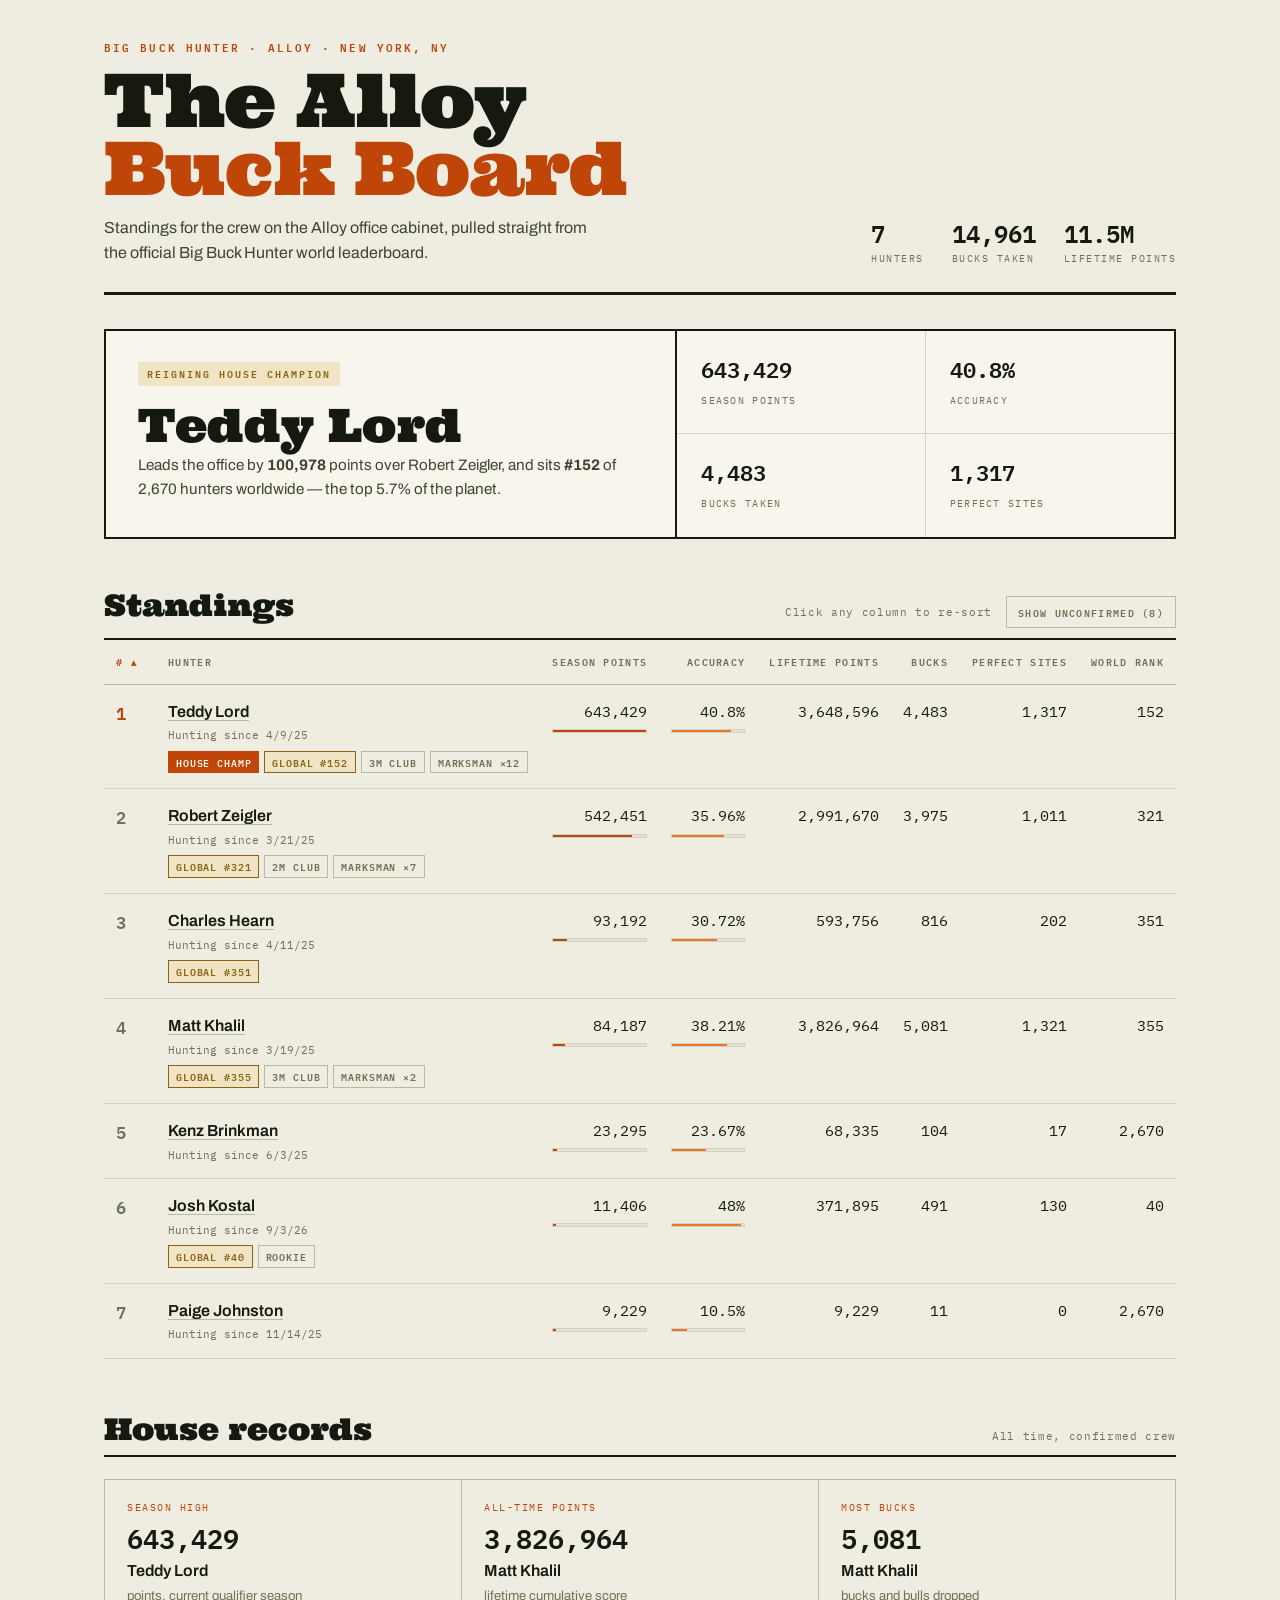
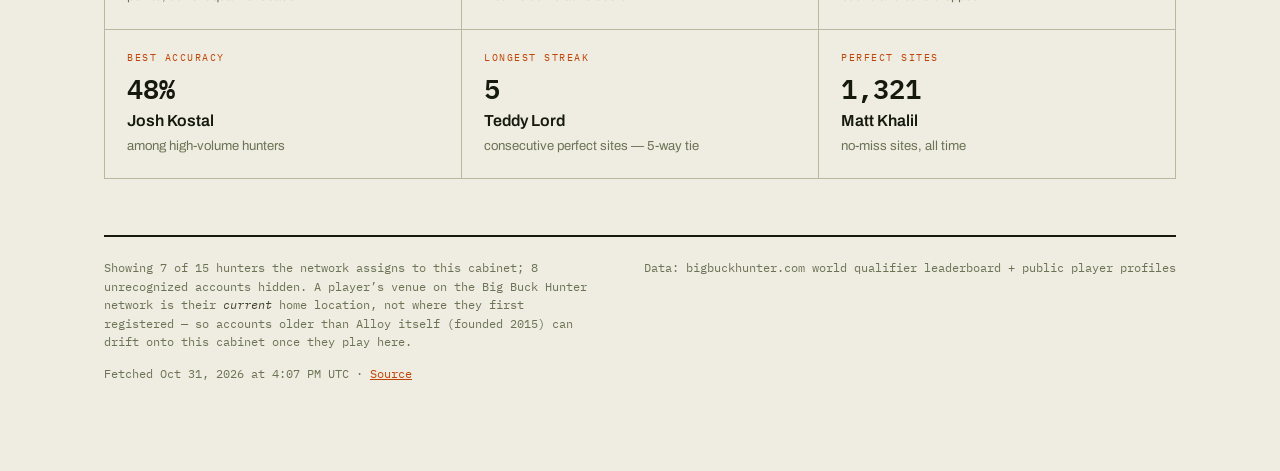
==== commit f4dfb6a6: "Daily refresh: 2026-10-31 [skip ci]" ====
--- a/public/index.html
+++ b/public/index.html
@@ -38,7 +38,7 @@
     <div class="champ__main">
       <span class="champ__crown">Reigning house champion</span>
       <p class="champ__name">Teddy Lord</p>
-      <p class="champ__line">Leads the office by <strong>100,978</strong> points over Robert Zeigler, and sits <strong>#150</strong> of 2,607 hunters worldwide — the top 5.8% of the planet.</p>
+      <p class="champ__line">Leads the office by <strong>100,978</strong> points over Robert Zeigler, and sits <strong>#152</strong> of 2,670 hunters worldwide — the top 5.7% of the planet.</p>
     </div>
     <div class="champ__grid">
       <div class="cg"><b>643,429</b><span>Season points</span></div>
@@ -75,7 +75,7 @@
             <td class="c-name">
               <a class="pname" href="https://www.bigbuckhunter.com/profile/player/1002404" target="_blank" rel="noopener">Teddy Lord</a>
               <span class="meta">Hunting since 4/9/25</span>
-              <span class="pills"><span class="pill pill--champ">House Champ</span><span class="pill pill--gold">Global #150</span><span class="pill pill--plain">3M Club</span><span class="pill pill--plain">Marksman ×12</span></span>
+              <span class="pills"><span class="pill pill--champ">House Champ</span><span class="pill pill--gold">Global #152</span><span class="pill pill--plain">3M Club</span><span class="pill pill--plain">Marksman ×12</span></span>
             </td>
             <td class="c-num">
               <span class="num">643,429</span>
@@ -88,14 +88,14 @@
             <td class="c-num"><span class="num">3,648,596</span></td>
             <td class="c-num"><span class="num">4,483</span></td>
             <td class="c-num"><span class="num">1,317</span></td>
-            <td class="c-num"><span class="num">150</span></td>
+            <td class="c-num"><span class="num">152</span></td>
           </tr>
           <tr class="" data-rank-all="2" data-rank-confirmed="2">
             <td class="c-rank"><span class="rank">2</span></td>
             <td class="c-name">
               <a class="pname" href="https://www.bigbuckhunter.com/profile/player/1000758" target="_blank" rel="noopener">Robert Zeigler</a>
               <span class="meta">Hunting since 3/21/25</span>
-              <span class="pills"><span class="pill pill--gold">Global #317</span><span class="pill pill--plain">2M Club</span><span class="pill pill--plain">Marksman ×7</span></span>
+              <span class="pills"><span class="pill pill--gold">Global #321</span><span class="pill pill--plain">2M Club</span><span class="pill pill--plain">Marksman ×7</span></span>
             </td>
             <td class="c-num">
               <span class="num">542,451</span>
@@ -108,7 +108,7 @@
             <td class="c-num"><span class="num">2,991,670</span></td>
             <td class="c-num"><span class="num">3,975</span></td>
             <td class="c-num"><span class="num">1,011</span></td>
-            <td class="c-num"><span class="num">317</span></td>
+            <td class="c-num"><span class="num">321</span></td>
           </tr>
           <tr class="unconfirmed" data-rank-all="3" data-rank-confirmed="">
             <td class="c-rank"><span class="rank">—</span></td>
@@ -128,14 +128,14 @@
             <td class="c-num"><span class="num">108,759</span></td>
             <td class="c-num"><span class="num">159</span></td>
             <td class="c-num"><span class="num">23</span></td>
-            <td class="c-num"><span class="num">2,607</span></td>
+            <td class="c-num"><span class="num">2,670</span></td>
           </tr>
           <tr class="" data-rank-all="4" data-rank-confirmed="3">
             <td class="c-rank"><span class="rank">3</span></td>
             <td class="c-name">
               <a class="pname" href="https://www.bigbuckhunter.com/profile/player/1002516" target="_blank" rel="noopener">Charles Hearn</a>
               <span class="meta">Hunting since 4/11/25</span>
-              <span class="pills"><span class="pill pill--gold">Global #345</span></span>
+              <span class="pills"><span class="pill pill--gold">Global #351</span></span>
             </td>
             <td class="c-num">
               <span class="num">93,192</span>
@@ -148,14 +148,14 @@
             <td class="c-num"><span class="num">593,756</span></td>
             <td class="c-num"><span class="num">816</span></td>
             <td class="c-num"><span class="num">202</span></td>
-            <td class="c-num"><span class="num">345</span></td>
+            <td class="c-num"><span class="num">351</span></td>
           </tr>
           <tr class="" data-rank-all="5" data-rank-confirmed="4">
             <td class="c-rank"><span class="rank">4</span></td>
             <td class="c-name">
               <a class="pname" href="https://www.bigbuckhunter.com/profile/player/1000627" target="_blank" rel="noopener">Matt Khalil</a>
               <span class="meta">Hunting since 3/19/25</span>
-              <span class="pills"><span class="pill pill--gold">Global #349</span><span class="pill pill--plain">3M Club</span><span class="pill pill--plain">Marksman ×2</span></span>
+              <span class="pills"><span class="pill pill--gold">Global #355</span><span class="pill pill--plain">3M Club</span><span class="pill pill--plain">Marksman ×2</span></span>
             </td>
             <td class="c-num">
               <span class="num">84,187</span>
@@ -168,7 +168,7 @@
             <td class="c-num"><span class="num">3,826,964</span></td>
             <td class="c-num"><span class="num">5,081</span></td>
             <td class="c-num"><span class="num">1,321</span></td>
-            <td class="c-num"><span class="num">349</span></td>
+            <td class="c-num"><span class="num">355</span></td>
           </tr>
           <tr class="unconfirmed" data-rank-all="6" data-rank-confirmed="">
             <td class="c-rank"><span class="rank">—</span></td>
@@ -188,7 +188,7 @@
             <td class="c-num"><span class="num">745,297</span></td>
             <td class="c-num"><span class="num">996</span></td>
             <td class="c-num"><span class="num">226</span></td>
-            <td class="c-num"><span class="num">2,607</span></td>
+            <td class="c-num"><span class="num">2,670</span></td>
           </tr>
           <tr class="" data-rank-all="7" data-rank-confirmed="5">
             <td class="c-rank"><span class="rank">5</span></td>
@@ -208,7 +208,7 @@
             <td class="c-num"><span class="num">68,335</span></td>
             <td class="c-num"><span class="num">104</span></td>
             <td class="c-num"><span class="num">17</span></td>
-            <td class="c-num"><span class="num">2,607</span></td>
+            <td class="c-num"><span class="num">2,670</span></td>
           </tr>
           <tr class="unconfirmed" data-rank-all="8" data-rank-confirmed="">
             <td class="c-rank"><span class="rank">—</span></td>
@@ -228,14 +228,14 @@
             <td class="c-num"><span class="num">18,058</span></td>
             <td class="c-num"><span class="num">27</span></td>
             <td class="c-num"><span class="num">4</span></td>
-            <td class="c-num"><span class="num">2,607</span></td>
+            <td class="c-num"><span class="num">2,670</span></td>
           </tr>
           <tr class="" data-rank-all="9" data-rank-confirmed="6">
             <td class="c-rank"><span class="rank">6</span></td>
             <td class="c-name">
               <a class="pname" href="https://www.bigbuckhunter.com/profile/player/1037633" target="_blank" rel="noopener">Josh Kostal</a>
               <span class="meta">Hunting since 9/3/26</span>
-              <span class="pills"><span class="pill pill--gold">Global #38</span><span class="pill pill--plain">Rookie</span></span>
+              <span class="pills"><span class="pill pill--gold">Global #40</span><span class="pill pill--plain">Rookie</span></span>
             </td>
             <td class="c-num">
               <span class="num">11,406</span>
@@ -248,7 +248,7 @@
             <td class="c-num"><span class="num">371,895</span></td>
             <td class="c-num"><span class="num">491</span></td>
             <td class="c-num"><span class="num">130</span></td>
-            <td class="c-num"><span class="num">38</span></td>
+            <td class="c-num"><span class="num">40</span></td>
           </tr>
           <tr class="unconfirmed" data-rank-all="10" data-rank-confirmed="">
             <td class="c-rank"><span class="rank">—</span></td>
@@ -268,7 +268,7 @@
             <td class="c-num"><span class="num">324,317</span></td>
             <td class="c-num"><span class="num">414</span></td>
             <td class="c-num"><span class="num">41</span></td>
-            <td class="c-num"><span class="num">2,607</span></td>
+            <td class="c-num"><span class="num">2,670</span></td>
           </tr>
           <tr class="unconfirmed" data-rank-all="11" data-rank-confirmed="">
             <td class="c-rank"><span class="rank">—</span></td>
@@ -288,7 +288,7 @@
             <td class="c-num"><span class="num">1,140,396</span></td>
             <td class="c-num"><span class="num">1,482</span></td>
             <td class="c-num"><span class="num">157</span></td>
-            <td class="c-num"><span class="num">2,607</span></td>
+            <td class="c-num"><span class="num">2,670</span></td>
           </tr>
           <tr class="" data-rank-all="12" data-rank-confirmed="7">
             <td class="c-rank"><span class="rank">7</span></td>
@@ -308,7 +308,7 @@
             <td class="c-num"><span class="num">9,229</span></td>
             <td class="c-num"><span class="num">11</span></td>
             <td class="c-num"><span class="num">0</span></td>
-            <td class="c-num"><span class="num">2,607</span></td>
+            <td class="c-num"><span class="num">2,670</span></td>
           </tr>
           <tr class="unconfirmed" data-rank-all="13" data-rank-confirmed="">
             <td class="c-rank"><span class="rank">—</span></td>
@@ -328,14 +328,14 @@
             <td class="c-num"><span class="num">1,158,344</span></td>
             <td class="c-num"><span class="num">1,520</span></td>
             <td class="c-num"><span class="num">204</span></td>
-            <td class="c-num"><span class="num">2,427</span></td>
+            <td class="c-num"><span class="num">2,483</span></td>
           </tr>
           <tr class="unconfirmed" data-rank-all="14" data-rank-confirmed="">
             <td class="c-rank"><span class="rank">—</span></td>
             <td class="c-name">
               <a class="pname" href="https://www.bigbuckhunter.com/profile/player/1037634" target="_blank" rel="noopener">Irwun Po</a>
               <span class="meta">Hunting since 9/3/26</span>
-              <span class="pills"><span class="pill pill--gold">Global #72</span><span class="pill pill--plain">Rookie</span><span class="pill pill--note">Unconfirmed</span></span>
+              <span class="pills"><span class="pill pill--gold">Global #73</span><span class="pill pill--plain">Rookie</span><span class="pill pill--note">Unconfirmed</span></span>
             </td>
             <td class="c-num">
               <span class="num">7,428</span>
@@ -348,7 +348,7 @@
             <td class="c-num"><span class="num">238,696</span></td>
             <td class="c-num"><span class="num">341</span></td>
             <td class="c-num"><span class="num">65</span></td>
-            <td class="c-num"><span class="num">72</span></td>
+            <td class="c-num"><span class="num">73</span></td>
           </tr>
           <tr class="unconfirmed" data-rank-all="15" data-rank-confirmed="">
             <td class="c-rank"><span class="rank">—</span></td>
@@ -368,7 +368,7 @@
             <td class="c-num"><span class="num">6,703</span></td>
             <td class="c-num"><span class="num">10</span></td>
             <td class="c-num"><span class="num">2</span></td>
-            <td class="c-num"><span class="num">2,607</span></td>
+            <td class="c-num"><span class="num">2,670</span></td>
           </tr>
       </tbody>
     </table>
@@ -417,7 +417,7 @@
   <footer>
     <span class="footnote">Showing 7 of 15 hunters the network assigns to this cabinet; 8 unrecognized accounts hidden. A player&rsquo;s venue on the Big Buck Hunter network is their <em>current</em> home location, not where they first registered &mdash; so accounts older than Alloy itself (founded 2015) can drift onto this cabinet once they play here.</span>
     <span class="src">Data: bigbuckhunter.com world qualifier leaderboard + public player profiles</span>
-    <span>Fetched Oct 30, 2026 at 5:01 PM UTC · <a href="https://www.bigbuckhunter.com/world/qualifiers?search=Alloy" target="_blank" rel="noopener">Source</a></span>
+    <span>Fetched Oct 31, 2026 at 4:07 PM UTC · <a href="https://www.bigbuckhunter.com/world/qualifiers?search=Alloy" target="_blank" rel="noopener">Source</a></span>
   </footer>
 </div>
 <script src="assets/board.js?v=33f1d360"></script>
